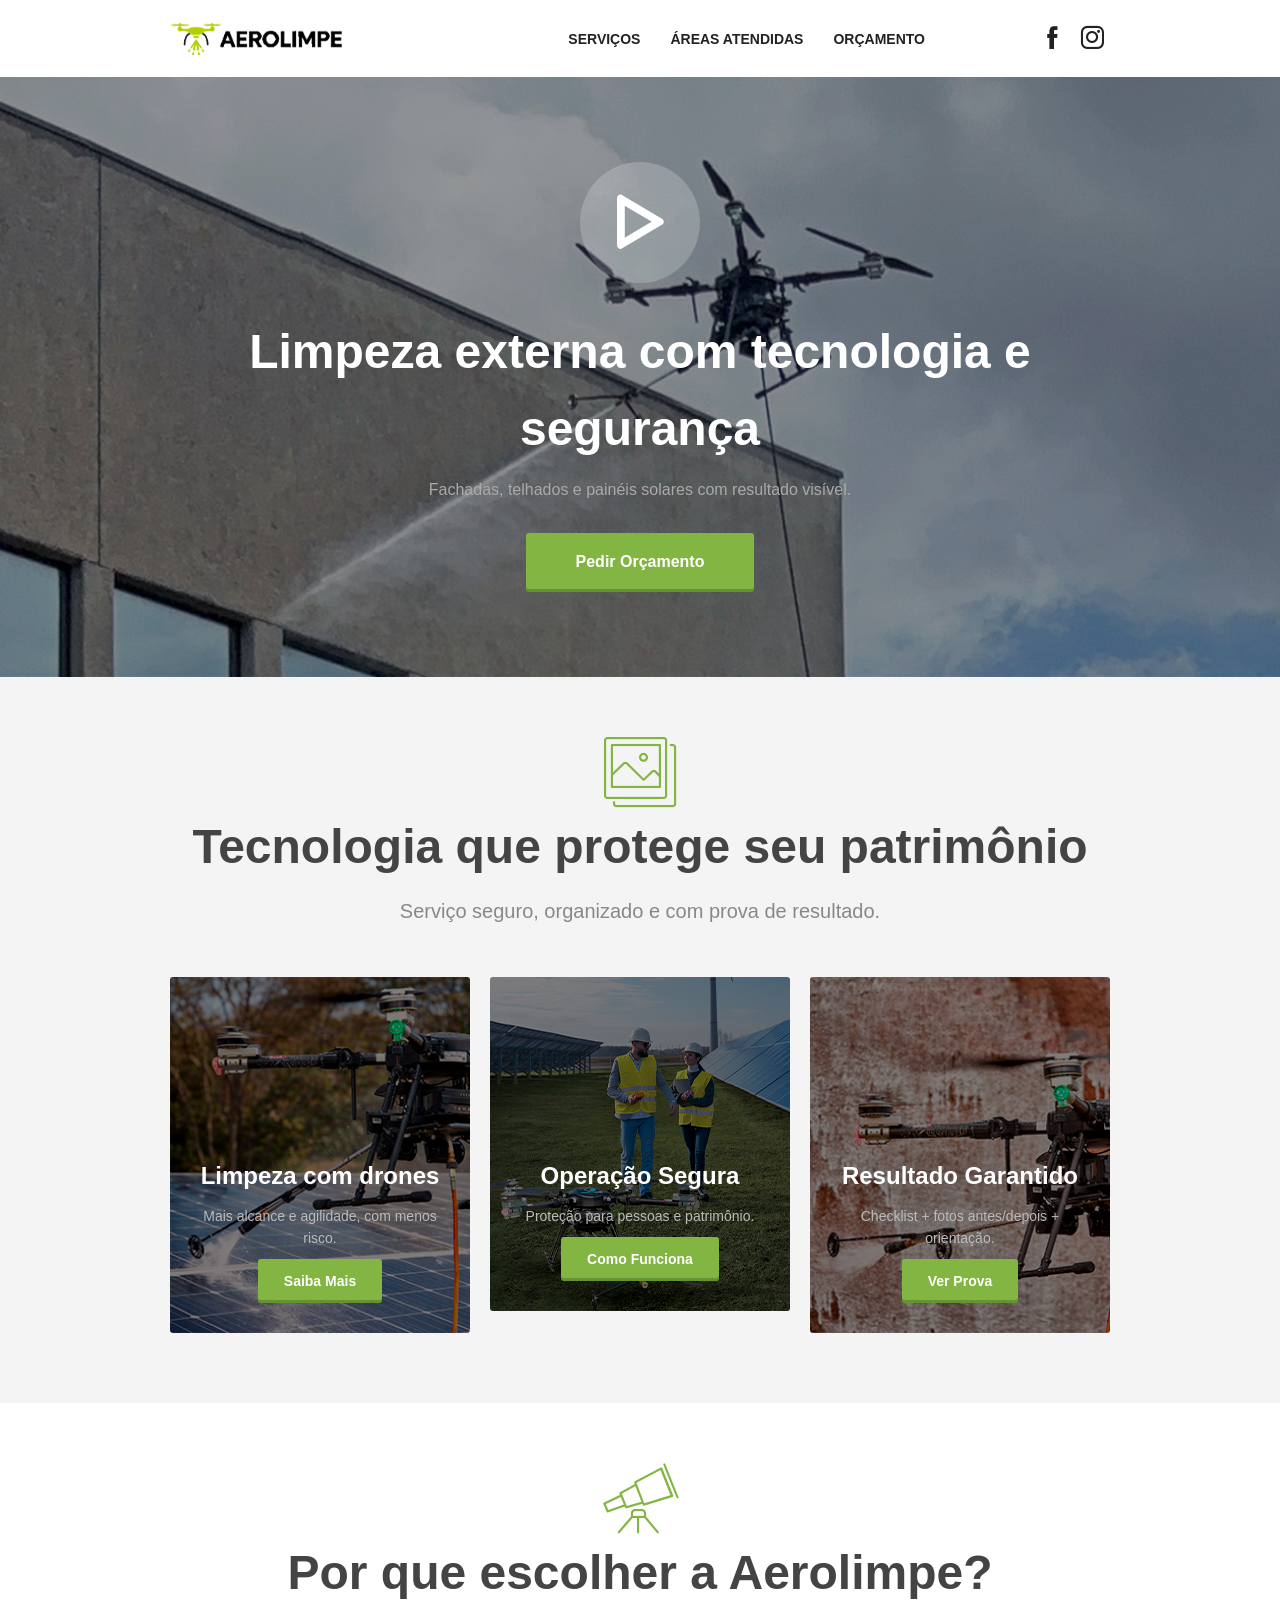
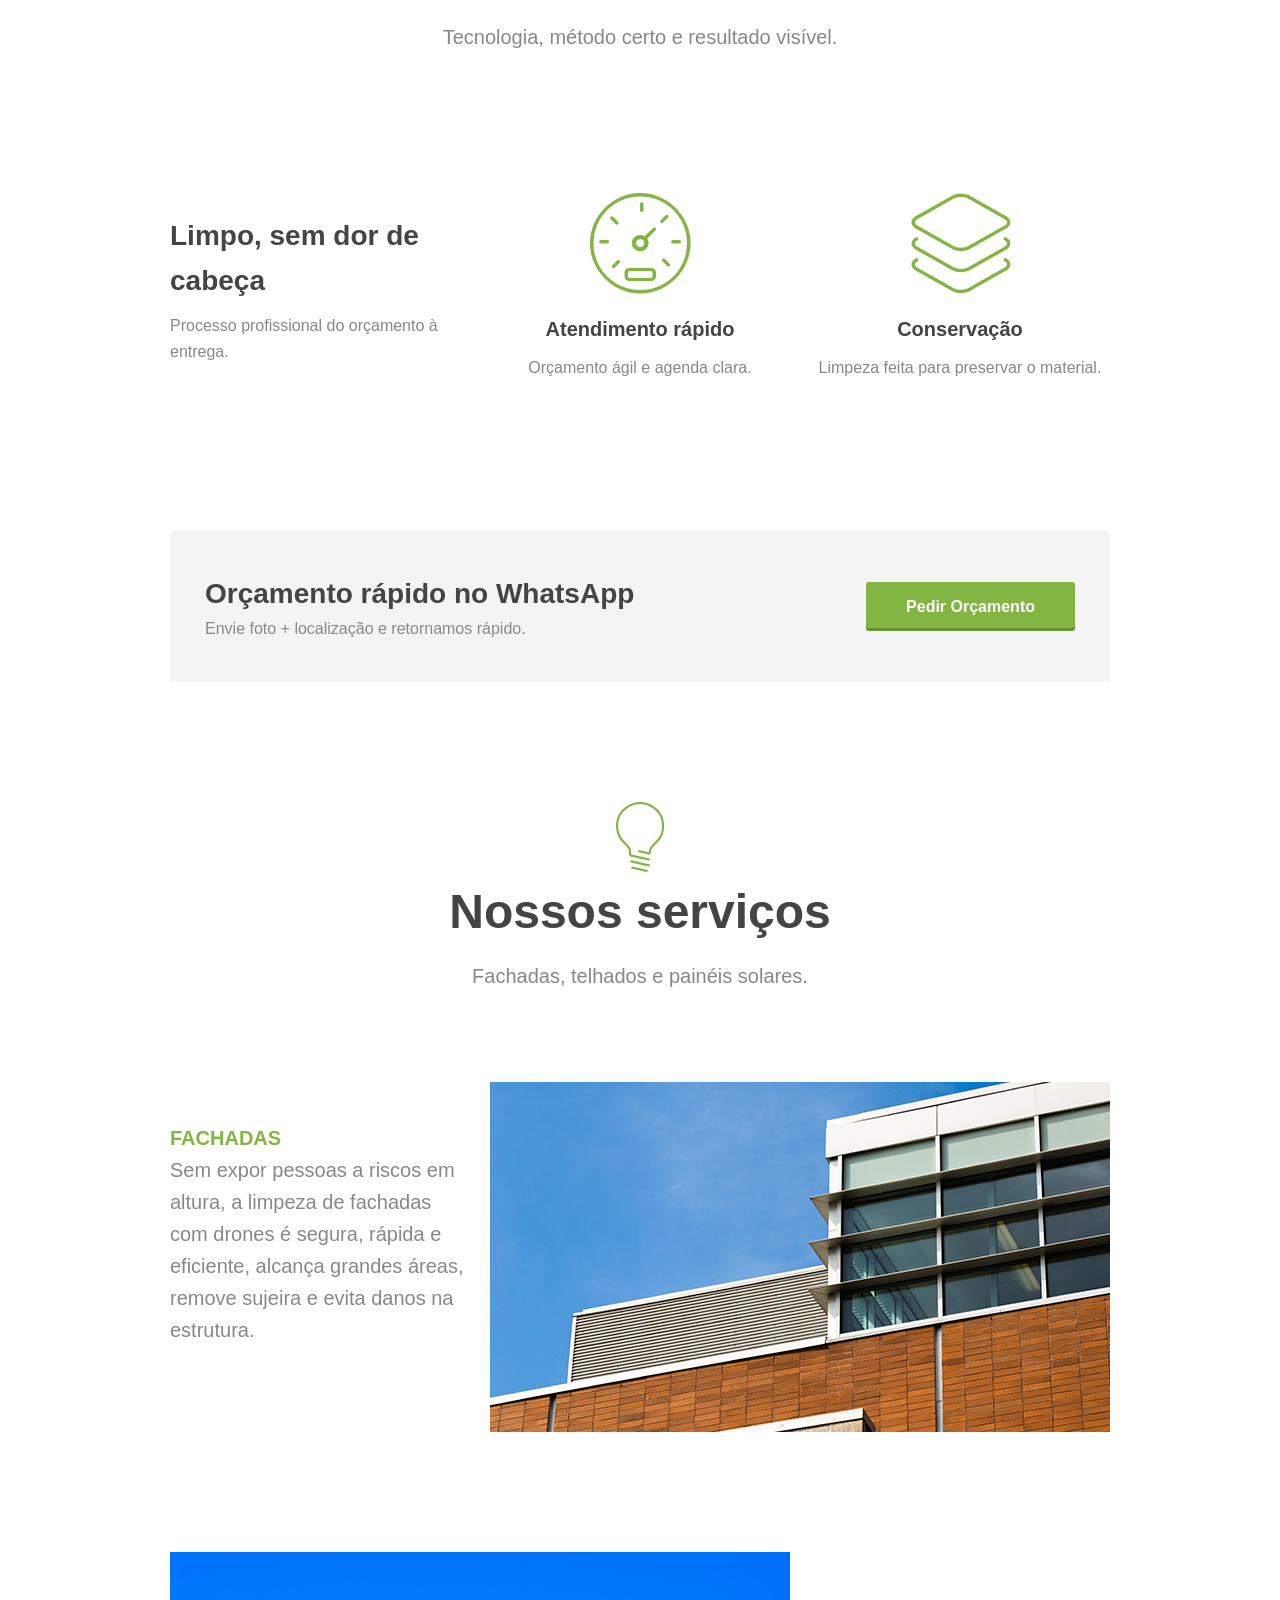
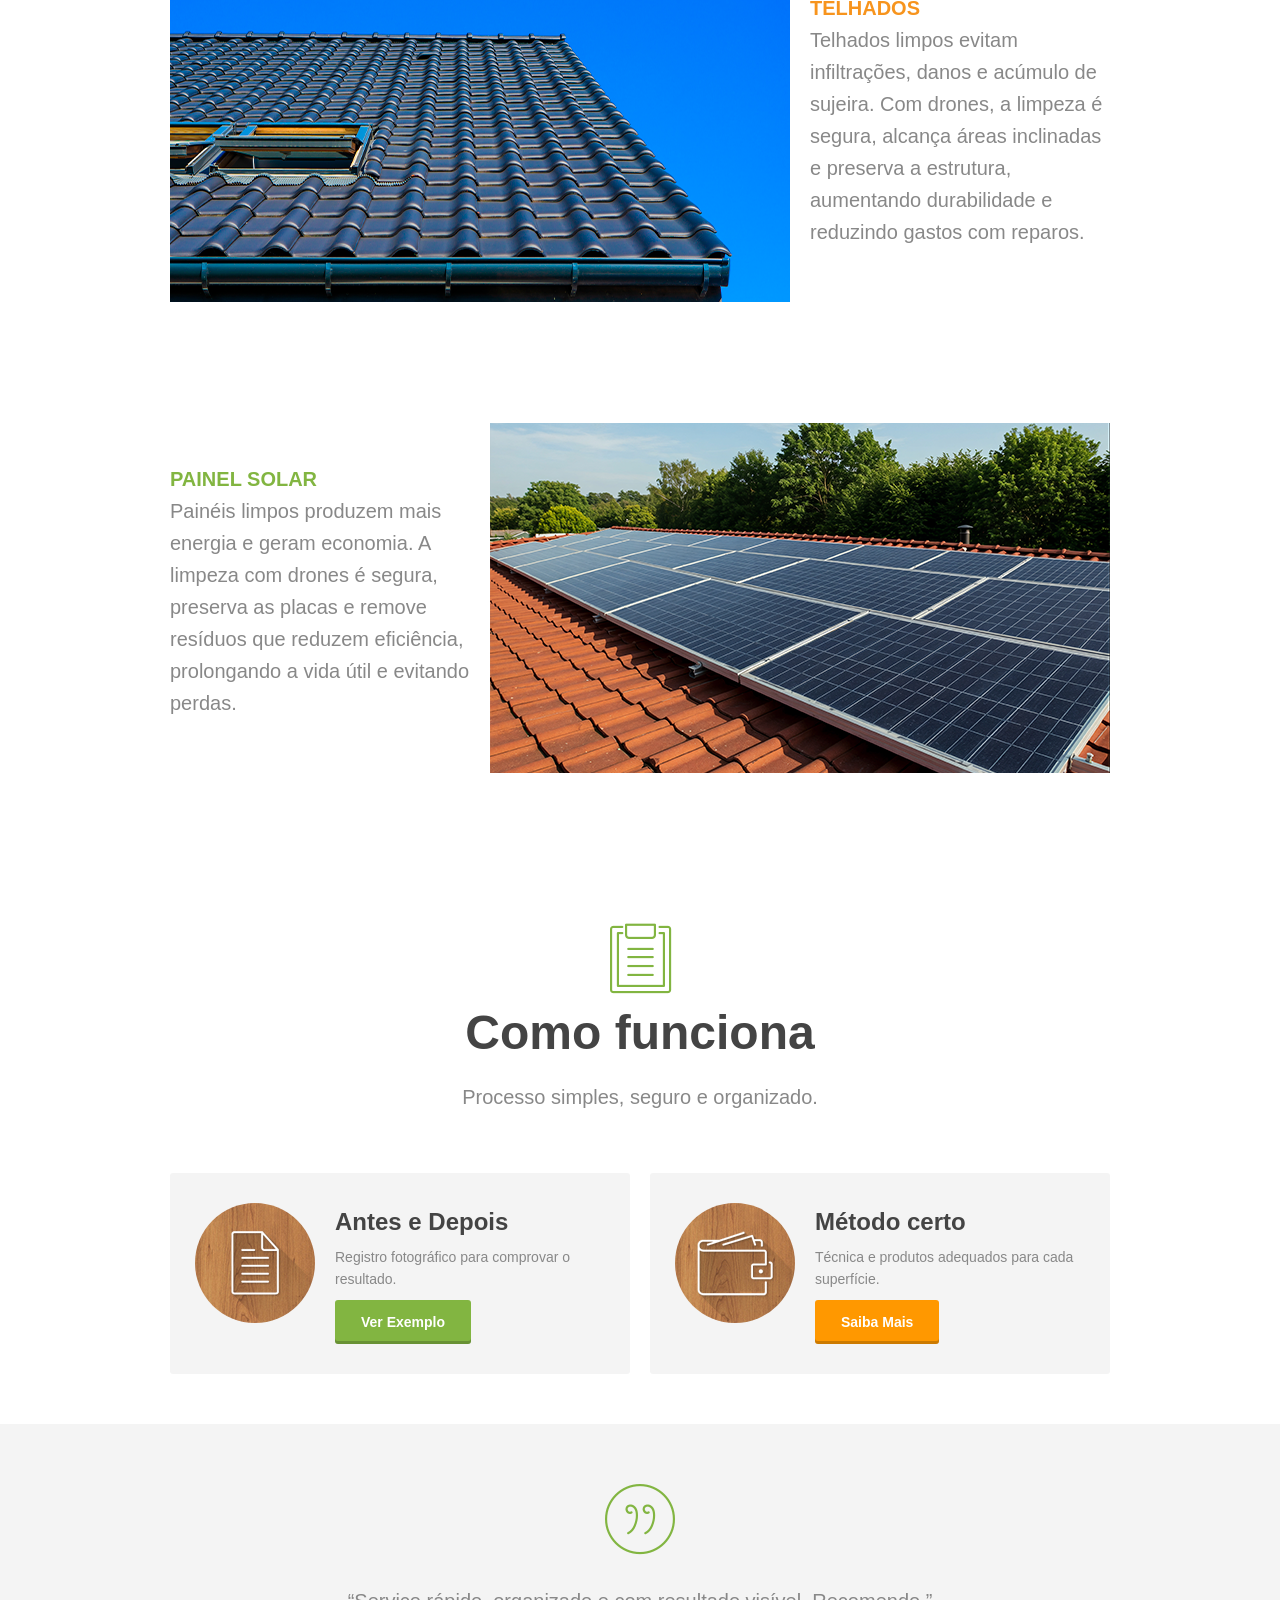
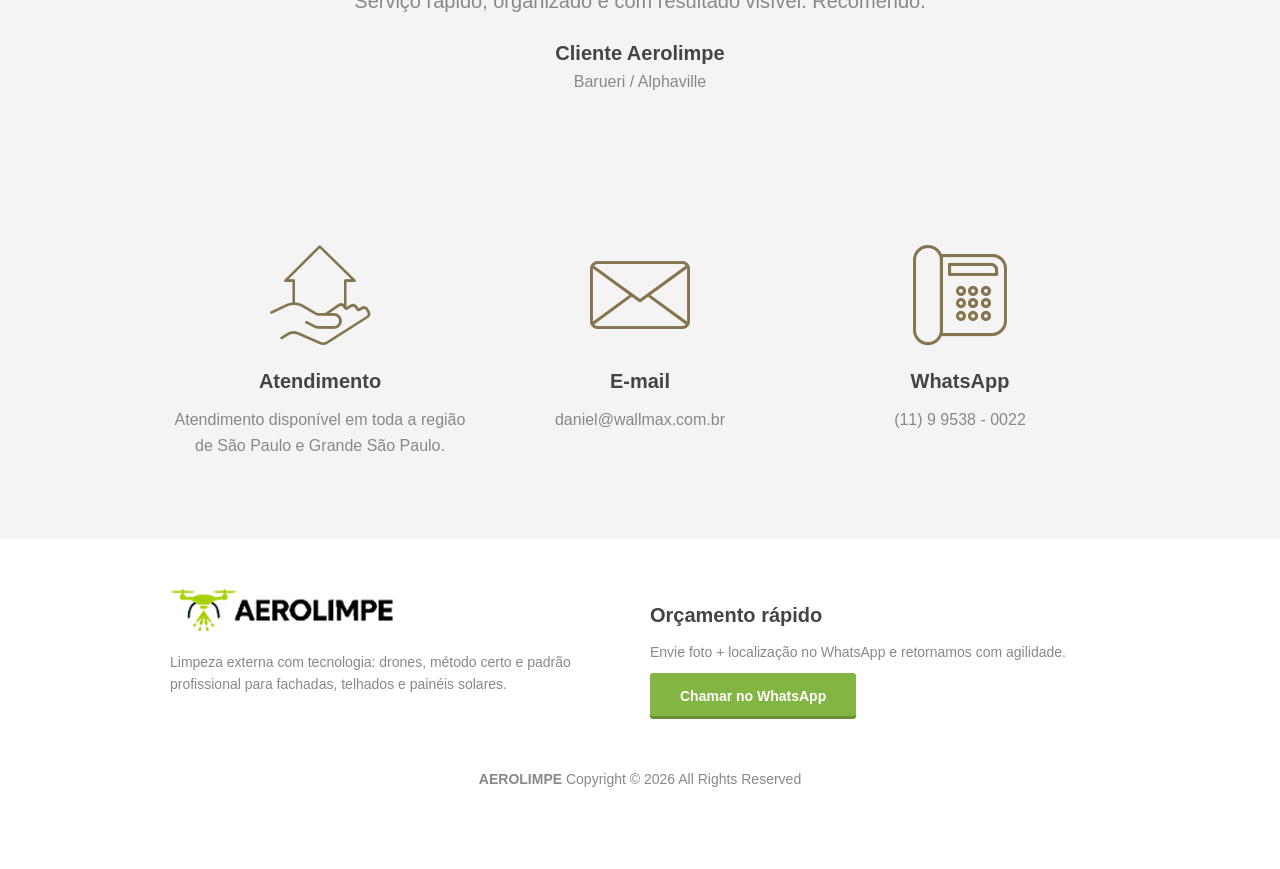
==== index_4.html @ 1455d691 "website upload" ====
<!DOCTYPE html>
<html lang="en">

<head>
	<meta http-equiv="Content-Type" content="text/html; charset=utf-8">
	<meta name="viewport" content="width=device-width, initial-scale=1.0">

	<!-- CSS dependencies -->
	<link rel="stylesheet" type="text/css" href="css/bootstrap.css" />
	<link rel="stylesheet" type="text/css" href="css/font-awesome.min.css" />
	<link rel="stylesheet" type="text/css" href="css/main.css" />
	<link rel="stylesheet" type="text/css" href="css/font-style.css" />
	<title>AEROLIMPE</title>
</head>

<body>

	<div class="pix_section pix_nav_menu pix_scroll_header normal pix-padding-v-10" data-scroll-bg="#fff">
		<div class="container">
			<div class="row">
				<div class="col-md-10 col-xs-12 pix-inner-col col-sm-10 column ui-droppable">
					<div class="pix-content">
						<nav class="navbar navbar-default pix-no-margin-bottom pix-navbar-default">
							<div class="container-fluid">
								<div class="navbar-header">
									<button type="button" class="navbar-toggle collapsed" data-toggle="collapse"
										data-target="#pix-navbar-collapse" aria-expanded="false">
										<span class="sr-only">Toggle navigation</span>
										<span class="icon-bar"></span>
										<span class="icon-bar"></span>
										<span class="icon-bar"></span>
									</button>
									<a class="navbar-brand logo-img logo-img-a pix-adjust-height" href="#"><img
											src="images/startup/logo.png" alt=""
											class="img-responsive pix-logo-img"></a>
								</div>
								<div class="collapse navbar-collapse" id="pix-navbar-collapse">
									<ul class="nav navbar-nav navbar-right media-middle pix-header-nav pix-adjust-height"
										id="pix-header-nav">
										<li class="dropdown"><a href="#" class="pix-dark-black">SERVIÇOS</a>
										</li>
										<li class="dropdown">
											<a href="#" class="dropdown-toggle pix-dark-black" data-toggle="dropdown">
												ÁREAS ATENDIDAS
											</a>
											<ul class="dropdown-menu dropdown-menu-left">
												<li><a href="#" class="null" data-toggle="null">Alphaville</a>
												</li>
												<li><a href="#" class="null" data-toggle="null">Tamboré</a>
												</li>
												<li><a href="#" class="null" data-toggle="null">Barueri</a>
												</li>
											</ul>
										</li>
										<li class="dropdown"><a href="#" class="pix-dark-black">ORÇAMENTO</a></li>
									</ul>
								</div>
							</div>
						</nav>
					</div>
				</div>
				<div class="col-md-2 col-xs-12 pix-inner-col col-sm-2">
					<div class="pix-content pix-adjust-height text-right">

						<div class="pix-header-item">
							<a href="#" class="small-social">
								<i class="pixicon-facebook3 big-icon-50 pix-dark-black"></i>
							</a>
							<a href="#" class="small-social">
								<i class="pixicon-instagram4 big-icon-50 pix-dark-black"></i>
							</a>
						</div>
					</div>
				</div>
			</div>
		</div>
	</div>

	<div class="pix_section pix-padding-v-85 pix-agency-1">
		<div class="container">
			<div class="row">
				<div class="col-md-12 col-xs-12 col-sm-12 column ui-droppable">
					<div class="pix-content text-center">
						<div class="pix-margin-bottom-30">
							<a href="#" class="pix-circle-btn-3">
								<i class="pixicon-play4 big-icon pix-white"></i>
							</a>
						</div>
						<h1 class="pix-white text-center pix-no-margin-top">
							<span class="pix_edit_text"><strong>Limpeza externa com tecnologia e
									segurança</strong></span>
						</h1>
						<p class="pix-light-gray text-center pix-margin-bottom-30 big-text">
							<span class="pix_edit_text">Fachadas, telhados e painéis solares com resultado
								visível.</span>
						</p>
						<a href="#" class="btn green-bg pix-white btn-xl wide btn-flat">
							<span class="pix_edit_text">
								<strong>Pedir Orçamento</strong>
							</span>
						</a>
					</div>
				</div>
			</div>
		</div>
	</div>

	<div class="pix_section gray-bg pix-padding">
		<div class="container">
			<div class="row">
				<div class="col-md-12 col-xs-12">
					<div class="pix-content text-center pix-padding-bottom-30">
						<i class="pixicon-pictures big-icon pix-green"></i>
						<h1 class="pix-black-gray-dark text-center pix-no-margin-top">
							<span class="pix_edit_text"><strong>Tecnologia que protege seu patrimônio</strong></span>
						</h1>
						<h5 class="pix-black-gray-light text-center">
							<span class="pix_edit_text">Serviço seguro, organizado e com prova de resultado.</span>
						</h5>
					</div>
				</div>
				<div class="col-md-4 col-xs-12">
					<div
						class="pix-content text-center agency-feature-1 agency-feature pix-margin-v-10 pix-padding-h-20">
						<h4 class="pix-white">
							<span class="pix_edit_text"><strong>Limpeza com drones</strong></span>
						</h4>
						<p class="pix-slight-white text-center pix-margin-bottom-10">
							<span class="pix_edit_text">Mais alcance e agilidade, com menos risco.</span>
						</p>
						<a href="#" class="btn green-bg pix-white btn-md btn-flat">
							<span class="pix_edit_text">
								<strong>Saiba Mais</strong>
							</span>
						</a>
					</div>
				</div>
				<div class="col-md-4 col-xs-12">
					<div
						class="pix-content text-center agency-feature-2 agency-feature pix-margin-v-10 pix-padding-h-20">
						<h4 class="pix-white">
							<span class="pix_edit_text"><strong>Operação Segura</strong></span>
						</h4>
						<p class="pix-slight-white text-center pix-margin-bottom-10">
							<span class="pix_edit_text">Proteção para pessoas e patrimônio.</span>
						</p>
						<a href="#" class="btn green-bg pix-white btn-md  btn-flat">
							<span class="pix_edit_text">
								<strong>Como Funciona</strong>
							</span>
						</a>
					</div>
				</div>
				<div class="col-md-4 col-xs-12">
					<div
						class="pix-content text-center agency-feature-3 agency-feature pix-margin-v-10 pix-padding-h-20">
						<h4 class="pix-white">
							<span class="pix_edit_text"><strong>Resultado Garantido</strong></span>
						</h4>
						
						<p class="pix-slight-white text-center pix-margin-bottom-10">
							<span class="pix_edit_text">Checklist + fotos antes/depois + orientação.</span>
						</p>
						<a href="#" class="btn green-bg pix-white btn-md  btn-flat">
							<span class="pix_edit_text">
								<strong>Ver Prova</strong>
							</span>
						</a>
					</div>
				</div>
			</div>
		</div>
	</div>

	<div class="pix_section pix-padding">
		<div class="container">
			<div class="row">
				<div class="col-md-12 col-xs-12">
					<div class="pix-content text-center">
						<i class="pixicon-telescope big-icon pix-green"></i>
						<h1 class="pix-black-gray-dark text-center pix-no-margin-top">
							<span class="pix_edit_text"><strong>Por que escolher a Aerolimpe?</strong></span>
						</h1>
						<h5 class="pix-black-gray-light text-center">
							<span class="pix_edit_text">Tecnologia, método certo e resultado visível.</span>
						</h5>
					</div>
				</div>
			</div>
		</div>
	</div>

	<div class="pix_section pix-padding-v-50">
		<div class="container">
			<div class="row">
				<div class="col-md-4 col-xs-12">
					<div class="pix-content pix-padding-v-10 pix-margin-v-10 ">
						<h3 class="pix-black-gray-dark">
							<span class="pix_edit_text"><strong>Limpo, sem dor de cabeça</strong></span>
						</h3>
						<p class="pix-black-gray-light pix-margin-bottom-20 big-text">
							<span class="pix_edit_text">Processo profissional do orçamento à entrega.</span>
						</p>
					</div>
				</div>
				<div class="col-md-4 col-xs-12">
					<div class="pix-content text-center pix-padding-v-10 pix-margin-v-10">
						<div class="pix-margin-bottom-20">
							<i class="pixicon-speedometer big-icon-100 pix-green big-icon-100"></i>
						</div>
						<h5 class="pix-black-gray-dark secondary-font">
							<span class="pix_edit_text"><strong>Atendimento rápido</strong></span>
						</h5>
						<p class="pix-black-gray-light text-center pix-margin-bottom-20 big-text">
							<span class="pix_edit_text">Orçamento ágil e agenda clara.</span>
						</p>
					</div>
				</div>
				<div class="col-md-4 col-xs-12">
					<div class="pix-content text-center pix-padding-v-10 pix-margin-v-10">
						<div class="pix-margin-bottom-20">
							<i class="pixicon-layers big-icon-100 pix-green big-icon-100"></i>
						</div>
						<h5 class="pix-black-gray-dark secondary-font">
							<span class="pix_edit_text"><strong>Conservação</strong></span>
						</h5>
						<p class="pix-black-gray-light text-center pix-margin-bottom-20 big-text">
							<span class="pix_edit_text">Limpeza feita para preservar o material.</span>
						</p>
					</div>
				</div>
			</div>
		</div>
	</div>

	<div class="pix_section pix-padding">
		<div class="container">
			<div class="row">
				<div class="col-md-12 col-xs-12">
					<div class="pix-content gray-bg pix-radius-3 pix-padding-v-40 pix-padding-h-30">
						<div class="media">
							<div class="media-body media-middle media-box-area">
								<div class="pix-inner">
									<h3 class="pix-black-gray-dark pix-no-margin-top pix-no-margin-bottom">
										<span class="pix_edit_text"><strong>Orçamento rápido no WhatsApp</strong></span>
									</h3>
									<p class="pix-black-gray-light big-text pix-no-margin-top pix-no-margin-bottom">
										<span class="pix_edit_text">Envie foto + localização e retornamos rápido.</span>
									</p>
								</div>
							</div>
							<div class="media-right media-middle text-center media-box-area">
								<div class="pix-inner">
									<a href="#" class="btn green-bg pix-white btn-lg wide btn-flat">
										<span class="pix_edit_text">
											<strong>Pedir Orçamento</strong>
										</span>
									</a>
								</div>
							</div>
						</div>

					</div>
				</div>
			</div>
		</div>
	</div>

	<div class="pix_section pix-padding">
		<div class="container">
			<div class="row">
				<div class="col-md-12 col-xs-12">
					<div class="pix-content text-center pix-padding-bottom-80">
						<i class="pixicon-lightbulb big-icon pix-green"></i>
						<h1 class="pix-black-gray-dark text-center pix-no-margin-top">
							<span class="pix_edit_text"><strong>Nossos serviços</strong></span>
						</h1>
						<h5 class="pix-black-gray-light text-center">
							<span class="pix_edit_text">Fachadas, telhados e painéis solares.</span>
						</h5>
					</div>
				</div>
				<div class="col-md-4 col-xs-12">
					<div class="pix-content pix-padding-top-30">
						<h5 class="pix-green pix-no-margin-bottom">
							<span class="pix_edit_text"><strong>FACHADAS</strong></span>
						</h5>

						<p class="pix-black-gray-light big-text-20 pix-margin-bottom-20">
							<span class="pix_edit_text">
								Sem expor pessoas a riscos em altura, a limpeza de fachadas com drones é segura,
								rápida e eficiente, alcança grandes áreas, remove sujeira e evita danos na estrutura.
							</span>
						</p>
					</div>
				</div>
				<div class="col-md-8 col-xs-12 text-center">
					<img src="images/agency/Fachada.png" alt="" class="img-responsive">
				</div>
			</div>
		</div>
	</div>

	<div class="pix_section pix-padding">
		<div class="container">
			<div class="row">
				<div class="col-md-8 col-xs-12 text-center">
					<img src="images/agency/telhado.png" alt="" class="img-responsive">
				</div>
				<div class="col-md-4 col-xs-12">
					<div class="pix-content pix-padding-top-30">
						<h5 class="pix-orange pix-no-margin-bottom">
							<span class="pix_edit_text"><strong>TELHADOS</strong></span>
						</h5>

						<p class="pix-black-gray-light big-text-20 pix-margin-bottom-20">
							<span class="pix_edit_text">
								Telhados limpos evitam infiltrações, danos e acúmulo de sujeira.
								Com drones, a limpeza é segura, alcança áreas inclinadas e preserva a estrutura,
								aumentando durabilidade e reduzindo gastos com reparos.
							</span>
						</p>
					</div>
				</div>
			</div>
		</div>
	</div>

	<div class="pix_section pix-padding">
		<div class="container">
			<div class="row">
				<div class="col-md-12 col-xs-12">
				</div>
				<div class="col-md-4 col-xs-12">
					<div class="pix-content pix-padding-top-30">
						<h5 class="pix-green pix-no-margin-bottom">
							<span class="pix_edit_text"><strong>PAINEL SOLAR</strong></span>
						</h5>
						
						<p class="pix-black-gray-light big-text-20 pix-margin-bottom-20">
							<span class="pix_edit_text">
								Painéis limpos produzem mais energia e geram economia.
								A limpeza com drones é segura, preserva as placas e remove resíduos que reduzem eficiência,
								prolongando a vida útil e evitando perdas.
						</p>
					</div>
				</div>
				<div class="col-md-8 col-xs-12 text-center">
					<img src="images/agency/Painel-Solar.png" alt="" class="img-responsive">
				</div>
			</div>
		</div>
	</div>

	<div class="pix_section pix-padding-v-30">
		<div class="container">
			<div class="row">
				<div class="col-md-12 col-xs-12">
					<div class="pix-content text-center pix-padding-top-60 pix-padding-bottom-30">
						<i class="pixicon-clipboard big-icon pix-green"></i>
						<h1 class="pix-black-gray-dark text-center pix-no-margin-top">
							<span class="pix_edit_text"><strong>Como funciona</strong></span>
						</h1>
						<h5 class="pix-black-gray-light text-center">
							<span class="pix_edit_text">Processo simples, seguro e organizado.</span>
						</h5>
					</div>
				</div>
				<div class="col-md-6 col-xs-12">
					<div class="pix-content gray-bg pix-radius-3 pix-padding-v-30 pix-padding-h-20 pix-margin-v-20">
						<div class="media">
							<div class="media-left media-box-area">
								<div class="pix-inner">
									<div class="pix-round-shape-120">
										<img src="images/agency/circle-image-1.jpg" alt="">
									</div>
								</div>
							</div>
							<div class="media-body media-box-area">
								<div class="pix-inner">
									<h4 class="media-heading pix-black-gray-dark">
										<span class="pix_edit_text">
											<strong>Antes e Depois</strong>
										</span>
									</h4>
									<p class="pix-black-gray-light pix-no-margin-top ">
										<span class="pix_edit_text">Registro fotográfico para comprovar o
											resultado.</span>
									</p>
									<a href="#" class="btn green-bg pix-white btn-md  btn-flat">
										<span class="pix_edit_text">
											<strong>Ver Exemplo</strong>
										</span>
									</a>
								</div>
							</div>
						</div>
					</div>
				</div>
				<div class="col-md-6 col-xs-12">
					<div class="pix-content gray-bg pix-radius-3 pix-padding-v-30 pix-padding-h-20 pix-margin-v-20">
						<div class="media">
							<div class="media-left media-box-area">
								<div class="pix-inner">
									<div class="pix-round-shape-120">
										<img src="images/agency/circle-image-2.jpg" alt="">
									</div>
								</div>
							</div>
							<div class="media-body media-box-area">
								<div class="pix-inner">
									<h4 class="media-heading pix-black-gray-dark">
										<span class="pix_edit_text">
											<strong>Método certo</strong>
										</span>
									</h4>
									<p class="pix-black-gray-light pix-no-margin-top ">
										<span class="pix_edit_text">Técnica e produtos adequados para cada
											superfície.</span>
									</p>
									<a href="#" class="btn orange-bg pix-white btn-md  btn-flat">
										<span class="pix_edit_text">
											<strong>Saiba Mais</strong>
										</span>
									</a>
								</div>
							</div>
						</div>
					</div>
				</div>
			</div>
		</div>
	</div>

	<div class="pix_section gray-bg pix-padding">
		<div class="container">
			<div class="row">
				<div class="col-md-12 col-xs-12">
					<div class="pix-content text-center">
						<i class="pixicon-quote big-icon pix-green"></i>
						<p class="pix-black-gray-light pix-margin-top-30 big-text-20 pix-margin-bottom-20">
							<span class="pix_edit_text">“Serviço rápido, organizado e com resultado visível.
								Recomendo.”</span>
						</p>
						<h5 class="pix-black-gray-dark text-center pix-no-margin-bottom">
							<span class="pix_edit_text"><strong>Cliente Aerolimpe</strong></span>
						</h5>
						<h6 class="pix-black-gray-light text-center pix-no-margin-top">
							<span class="pix_edit_text">Barueri / Alphaville</span>
						</h6>
					</div>
				</div>
			</div>
		</div>
	</div>


	<div class="pix_section gray-bg pix-padding">
		<div class="container">
			<div class="row">
				<div class="col-md-4 col-xs-12">
					<div class="pix-content text-center pix-margin-v-20">
						<span class="pix-margin-bottom-20">
							<i class="pixicon-hand260 big-icon-100 pix-brown"></i>
						</span>
						<h5 class="pix-black-gray-dark pix-margin-top-20"><span
								class="pix_edit_text"><strong>Atendimento</strong></span></h5>
						<p class="pix-black-gray-light big-text">
							<span class="pix_edit_text">
								Atendimento disponível em toda a região de São Paulo e Grande São Paulo.
							</span>
						</p>
					</div>
				</div>
				<div class="col-md-4 col-xs-12">
					<div class="pix-content text-center pix-margin-v-20">
						<span class="pix-margin-bottom-20">
							<i class="pixicon-letter121 big-icon-100 pix-brown"></i>
						</span>
						<h5 class="pix-black-gray-dark pix-margin-top-20"><span
								class="pix_edit_text"><strong>E-mail</strong></span></h5>
						<p class="pix-black-gray-light big-text">
							<span class="pix_edit_text">
								daniel@wallmax.com.br
							</span>
						</p>
					</div>
				</div>
				<div class="col-md-4 col-xs-12">
					<div class="pix-content text-center pix-margin-v-20">
						<span class="pix-margin-bottom-20">
							<i class="pixicon-telephone146 big-icon-100 pix-brown"></i>
						</span>
						<h5 class="pix-black-gray-dark pix-margin-top-20"><span
								class="pix_edit_text"><strong>WhatsApp</strong></span></h5>
						<p class="pix-black-gray-light big-text">
							<span class="pix_edit_text">
								(11) 9 9538 - 0022
							</span>
						</p>
					</div>
				</div>
			</div>
		</div>
	</div>

	<div class="pix_section pix-padding-v-50">
		<div class="container">
			<div class="row">
				<div class="col-md-6 col-xs-12">
					<div>
						<a class="" href="#"><img src="images/main/logo-big.png" alt="" class="img-responsive"></a>
					</div>
					<div class="clearfix"></div>
					<div class="pix-padding-v-20">
						<p class="pix-black-gray-light">
							<span class="pix_edit_text">
								Limpeza externa com tecnologia: drones, método certo e padrão profissional para
								fachadas, telhados e painéis solares.
							</span>
						</p>
					</div>
				</div>
				<div class="col-md-6 col-xs-12">
					<h5 class="pix-black-gray-dark"><span class="pix_edit_text"><strong>Orçamento rápido</strong></span>
					</h5>
					<p class="pix-black-gray-light">
						<span class="pix_edit_text">
							Envie foto + localização no WhatsApp e retornamos com agilidade.
						</span>
					</p>
					<div class="pix-padding-bottom-20">
						<a href="#" class="btn green-bg btn-flat btn-lg pix-white small-text"><span
								class="pix_edit_text"><strong>Chamar no WhatsApp</strong></span></a>
					</div>
				</div>
				<div class="col-md-12 col-xs-12">
					<div class="pix-padding-v-30 text-center">
						<span class="pix-black-gray-light"><span class="pix_edit_text"><strong>AEROLIMPE</strong>
								Copyright © 2026 All Rights Reserved</span></span>
					</div>
				</div>
			</div>
		</div>
	</div>

	<!-- Javascript -->
	<script src="js/jquery-1.11.2.js"></script>
	<script src="js/jquery-ui.js"></script>
	<script src="js/bootstrap.js"></script>
	<script src="js/velocity.min.js"></script>
	<script src="js/velocity.ui.min.js"></script>
	<script src="js/scroll.js" type="text/javascript"></script>
	<script src="js/custom.js"></script>
</body>

</html>
---- css/main.css ----
/*
*   PixFort
*   MegaPack
*   20/10/2018
*   Firas ODEH
*/

/*@import url(https://fonts.googleapis.com/css?family=Open+Sans:400,700);*/
/*@import url(https://fonts.googleapis.com/css?family=Montserrat:400,700);*/

/* Base */

    body { font-family: 'Open Sans',sans-serif !important;
        /* Support for all WebKit browsers. */
        -webkit-font-smoothing: antialiased;
        /* Support for Safari and Chrome. */
        text-rendering: optimizeLegibility;

        /* Support for Firefox. */
        -moz-osx-font-smoothing: grayscale;

        /* Support for IE. */
        font-feature-settings: 'liga';
        -webkit-text-size-adjust: 100%;
    }

    .secondary-font { font-family: 'Montserrat', sans-serif; }
    a:hover, a:focus { text-decoration: none; }
    .pix-full-width { width:100%; }

    /* Typography */
    h1 { font-size: 48px;line-height: 77px; }
    h2 { font-size: 36px;line-height: 58px; }
    h3 { font-size: 28px;line-height: 45px; }
    h4 { font-size: 24px;line-height: 38px; }
    h5 { font-size: 20px;line-height: 32px; }
    h6 { font-size: 16px;line-height: 26px; }
    p { font-size: 14px;line-height: 22px; }

    .pix-inline-block { display: inline-block; }
    .big-text-60 { font-size: 60px;line-height: 86px; }
    .big-text-24 { font-size: 24px;line-height: 38px; }
    .big-text-20 { font-size: 20px;line-height: 32px; }
    .big-text { font-size: 16px;line-height: 26px; }
    .small-text { font-size: 14px; }
    .extra-small-text { font-size: 12px; }

    .pix-sm-lineheight { line-height: 58px; }
    .pix-xm-lineheight { line-height: 56px; }
    .pix-lineheight-24 { line-height: 24px; }
    .pix-lineheight-32 { line-height: 32px; }
    .pix-lineheight-36 { line-height: 36px !important; }


    .small-icon-25 { font-size: 25px;line-height: 25px }
    .small-icon-30 { font-size: 32px;line-height: 32px }
    .small-icon-36 { font-size: 36px;line-height: 36px }
    .small-icon-40 { font-size: 40px;line-height: 40px }
    .big-icon-50 { font-size: 50px;line-height: 50px; }
    .big-icon-55 { font-size: 55px; }
    .big-icon-65 { font-size: 65px;line-height: 65px; }
    .big-icon-60 { font-size: 60px;line-height: 60px; }
    .big-icon { font-size: 70px; }
    .big-icon-80 { font-size: 80px;line-height: 80px; }
    .big-icon-90 { font-size: 90px;line-height: 90px; }
    .big-icon-100 { font-size: 100px;line-height: 100px; }
    .big-icon-120 { font-size: 120px;line-height: 120px; }
    .big-icon-140 { font-size: 140px;line-height: 140px; }

    .pix-bold { font-weight: 700; }

    .pix-icon-big { font-size: 40px; }

    .big-line-height { line-height: 50px; }

    .pix-max-width-120 { max-width: 120px; }
    .pix-max-width-220 { max-width: 120px; }
    .pix-xxs-width-text { max-width: 270px;display: inline-block; }
    .pix-xs-width-text { max-width: 520px;display: inline-block; }
    .pix-small2-width-text { max-width: 580px;display: inline-block; }
    .pix-small-width-text { max-width: 700px;display: inline-block; }
    .pix-md-width-text { max-width: 750px;display: inline-block; }

    .pix-fixed-width { max-width: 100%;width: 700px; }
    .pix-fixed-width-580 { max-width: 100%;width: 580px; }
    .pix-fixed-width-480 { max-width: 100%;width: 480px; }
    .pix-fixed-width-380 { max-width: 100%;width: 380px; }

    /*  Colors  */
    .light-black-bg { background: #222; }
    .gray-dark-bg { background: #444; }
    .gray-bg { background: #f4f4f4; }
    .gray-2-bg { background: #eee; }
    .gray-3-bg { background: #ddd; }
    .gray-4-bg { background: #aaa; }
    .gray-5-bg { background: #888; }
    .gray-6-bg { background: #666; }
    .white-bg { background: #fff;  }
    .orange-bg { background-color: #ff9800;}
    .blue-bg { background-color: #070707;}
    .purple-bg { background: #9000F0; }
    .green-blue-bg { background: #00a78e; }
    .green-yellow-bg { background: #d0e100; }
    .green-gray { background: #556d6a; }
    .brown-bg { background: #84754e; }
    .green-bg { background: #82b541; }
    .blue-neon-bg { background: #009cde }
    .blue-neon-2-bg { background: #aae6ff }
    .green-neon-bg { background: #74FF00 }
    .red-bg { background: #ea4335; }
    .rose-bg { background: #ff0f50; }
    .yellow-bg { background: #fdbd10; }
    .dark-green-bg { background: #237f52; }
    .navy-blue-bg { background: #363f48; }
    .navy-blue-2-bg { background: #818e9b; }
    .light-green-bg { background: #00c853; }
    .light-blue-bg { background: #f2f6fa; }
    .dark-yellow-bg { background: #FBB034; }
    .green-neon-bg { background: #04e08a; }
    .dark-blue-bg { background: #1274e7; }
    .dark-red-bg { background: #ff7243; }

    .pix-black { color: #000; }
    .pix-dark-black { color: #222; }
    .pix-light-black { color: #333; }
    .pix-black-gray-dark { color: #444; }
    .pix-black-gray { color: #666; }
    .pix-black-gray-light { color: #888; }

    .pix-white { color: #fff; }
    .pix-light-white { color: #ddd; }
    .pix-slight-white { color: #bbb; }
    .pix-gray { color: #999; }
    .pix-light-gray { color: #aaa; }

    .pix-orange {
    color: #f7941d;
}
    .pix-orange-2 { color: #ffdfb8; }
    .pix-blue { color: #59a3fc; }
    .pix-purple { color: #9000F0; }
    .pix-green-blue { color: #00a78e; }
    .pix-green-blue-2 { color: #71dece; }
    .pix-green-yellow { color: #d0e100; }
    .pix-green-yellow-2 { color: #939e04; }
    .pix-green-gray { color: #556d6a; }
    .pix-green-gray-2 { color: #96B3B0; }
    .pix-brown { color: #84754e; }
    .pix-brown-2 { color: #cbbc94; }
    .pix-green-neon { color: #74FF00 }
    .pix-green { color: #82b541; }
    .pix-green-2 { color: #bee38e; }
    .pix-green-light { color: #00c853; }
    .pix-green-light-2 { color: #9DFAC3; }
    .pix-blue-neon { color: #009cde; }
    .pix-blue-neon-2 { color: #aae6ff; }
    .pix-blue-light { color: #f2f6fa; }
    .pix-blue-light-2 { color: #889DB2; }
    .pix-red { color: #ea4335; }
    .pix-rose { color: #ff0f50; }
    .pix-yellow { color: #fdbd10; }
    .pix-yellow-2 { color: #b3870d; }
    .pix-yellow-dark { color: #FBB034; }
    .pix-yellow-dark-2 { color: #F9E1BB; }
    .pix-dark-green { color: #237f52; }
    .pix-dark-green-2 { color: #57cd93; }
    .pix-navy-blue { color: #363F48; }
    .pix-navy-blue-2 { color: #818e9b; }
    .pix-navy-blue-3 { color: #dde4ea; }
    .pix-green-neon { color: #00ffa8; }
    .pix-green-neon-2 { color: #119780; }
    .pix-dark-blue { color: #1274e7; }
    .pix-dark-blue-2 { color: #bdd9fa; }
    .pix-dark-red { color: #ff7243; }

    .pix-facebook-color { color: #3b5998; }
    .pix-google-plus-color { color: #dd4b39; }
    .pix-twitter-color { color: #1da1f2; }

    .pix-border-gray { border-color: #bbb; }
    .pix-border-green-neon { border-color: #74FF00 }

    .pix-black-transparent-15 { background: rgba(0,0,0,0.15); }
    .pix-black-transparent-20 { background: rgba(0,0,0,0.2); }
    .pix-black-transparent-30 { background: rgba(0,0,0,0.3); }
    .pix-black-transparent-40 { background: rgba(0,0,0,0.4); }
    .pix-black-transparent-50 { background: rgba(0,0,0,0.5); }

    /* line Buttons Color */
    .pix-white-line, .pix-white-line:hover, .pix-white-line:focus { border-color: #fff;color: #fff; }
    .pix-purple-line, .pix-purple-line:hover { border-color: #9000F0;color: #9000F0; }
    .pix-orange-line, .pix-orange-line:hover { border-color: #f7941d;color: #f7941d; }
    .pix-yellow-line, .pix-yellow-line:hover { border-color: #FDBD10;color: #FDBD10; }
    .pix-green-line, .pix-green-line:hover { border-color: #82B541;color: #82B541; }

    /* Padding */
    .pix-padding { padding: 60px 0; }
    .pix-padding-20 { padding: 20px; }
    .pix-padding-v-5 { padding-top: 5px;padding-bottom: 5px; }
    .pix-padding-v-9 { padding-top: 9px;padding-bottom: 9px; }
    .pix-padding-v-10 { padding-top: 10px;padding-bottom: 10px; }
    .pix-padding-v-20 { padding-top: 20px;padding-bottom: 20px; }
    .pix-padding-v-30 { padding-top: 30px;padding-bottom: 30px; }
    .pix-padding-v-35 { padding-top: 35px;padding-bottom: 35px; }
    .pix-padding-v-40 { padding-top: 40px;padding-bottom: 40px; }
    .pix-padding-v-50 { padding-top: 50px;padding-bottom: 50px; }
    .pix-padding-v-65 { padding-top: 65px;padding-bottom: 65px; }
    .pix-padding-v-75 { padding-top: 75px;padding-bottom: 75px; }
    .pix-padding-v-85 { padding-top: 85px;padding-bottom: 85px; }
    .pix-padding-v-100 { padding-top: 100px;padding-bottom: 100px; }
    .pix-padding-v-120 { padding-top: 120px;padding-bottom: 120px; }
    .pix-padding-v-130 { padding-top: 130px;padding-bottom: 130px; }
    .pix-padding-v-150 { padding-top: 150px;padding-bottom: 150px; }
    .pix-padding-v-200 { padding-top: 200px;padding-bottom: 200px; }
    .pix-padding-h-5 { padding-left: 5px;padding-right: 5px; }
    .pix-padding-h-10 { padding-left: 10px;padding-right: 10px; }
    .pix-padding-h-20 { padding-left: 20px;padding-right: 20px; }
    .pix-padding-h-30 { padding-left: 30px;padding-right: 30px; }
    .pix-padding-h-90 { padding-left: 90px;padding-right: 90px; }
    .pix-padding-top-10 { padding-top: 10px; }
    .pix-padding-top-15 { padding-top: 15px; }
    .pix-padding-top-20 { padding-top: 20px; }
    .pix-padding-top-30 { padding-top: 30px; }
    .pix-padding-top-40 { padding-top: 40px; }
    .pix-padding-top-50 { padding-top: 50px; }
    .pix-padding-top-60 { padding-top: 60px; }
    .pix-padding-top-80 { padding-top: 80px; }
    .pix-padding-top-100 { padding-top: 100px; }
    .pix-padding-top-120 { padding-top: 120px; }
    .pix-padding-top-150 { padding-top: 150px; }
    .pix-padding-bottom-10 { padding-bottom: 10px; }
    .pix-padding-bottom-15 { padding-bottom: 15px; }
    .pix-padding-bottom-20 { padding-bottom: 20px; }
    .pix-padding-bottom-25 { padding-bottom: 25px; }
    .pix-padding-bottom-30 { padding-bottom: 30px; }
    .pix-padding-bottom-40 { padding-bottom: 40px; }
    .pix-padding-bottom-60 { padding-bottom: 60px; }
    .pix-padding-bottom-80 { padding-bottom: 80px; }
    .pix-padding-right-20 { padding-right: 20px; }
    .pix-padding-left-10 { padding-left: 10px; }
    .pix-padding-left-5 { padding-left: 5px; }
    .pix-no-h-padding { padding-left: 0px;padding-right: 0px; }

    .pix-no-padding { padding: 0px; }

    /* Margin */
    .pix-margin-v-10 { margin: 10px 0; }
    .pix-margin-v-20 { margin: 20px 0; }
    .pix-margin-v-30 { margin: 30px 0; }
    .pix-margin-v-40 { margin-top: 40px;margin-bottom: 40px; }
    .pix-margin-v-50 { margin: 50px 0; }
    .pix-margin-v-80 { margin: 80px 0; }
    .pix-margin-v-90 { margin: 90px 0; }
    .pix-margin-v-100 { margin: 100px 0; }
    .pix-margin-h-10 { margin-left: 10px;margin-right: 10px; }
    .pix-margin-h-20 { margin-left: 20px;margin-right: 20px; }
    .pix-margin-h-40 { margin-left: 40px;margin-right: 40px; }
    .pix-margin-top-5 { margin-top: 5px; }
    .pix-margin-top-10 { margin-top: 10px; }
    .pix-margin-top-20 { margin-top: 20px; }
    .pix-margin-top-30 { margin-top: 30px; }
    .pix-margin-top-40 { margin-top: 40px; }
    .pix-margin-top-50 { margin-top: 50px; }
    .pix-margin-top-60 { margin-top: 60px; }
    .pix-margin-top-80 { margin-top: 80px; }
    .pix-margin-top-100 { margin-top: 100px; }
    .pix-margin-bottom-10 { margin-bottom: 10px; }
    .pix-margin-bottom-15 { margin-bottom: 15px; }
    .pix-margin-bottom-20 { margin-bottom: 20px; }
    .pix-margin-bottom-22 { margin-bottom: 22px; }
    .pix-margin-bottom-30 { margin-bottom: 30px; }
    .pix-margin-bottom-50 { margin-bottom: 50px; }

    .pix-margin-right-5 { margin-right: 5px; }
    .pix-margin-right-10 { margin-right: 10px; }
    .pix-margin-right-20 { margin-right: 20px; }

    .pix-no-margin { margin: 0px; }
    .pix-no-margin-top { margin-top: 0px; }
    .pix-no-margin-bottom { margin-bottom: 0px; }
    .pix-no-h-margin { margin-left: 0px;margin-right: 0px; }


    /* Negative margin */
    .pix-margin-fix-top { position: relative;top: -3px;}

    /*  shadow  */
    .pix-shadow-20 { box-shadow: 0 2px 4px 0px rgba(0,0,0,0.08); }

    /* Shapes */
    .pix-cirlce { border-radius: 100%;padding: 20px;display: inline-block;position: relative; }
    .pix-circle-img { border-radius: 100%; }
    .pix-cirlce-2 { border-radius: 100%;padding: 20px;display: inline-block;position: relative;border:2px solid #ddd;min-width: 90px;text-align: center; }
    .pix-cirlce-3 { border-radius: 100%;padding: 4px;display: inline-block;position: relative;border:2px solid #74FF00;min-width: 40px;text-align: center; }
    .pix-cirlce-3 i { position: relative;top: 2px; }
    .pix-cirlce-4 { border-radius: 100%;padding: 40px;display: inline-block;position: relative;border: 3px solid #eee;min-width: 40px;text-align: center;line-height: 0px;max-width: 100% !important;height: auto;min-height: 180px;min-width: 180px; }
    .pix-cirlce-4 i { position: relative;top: 8px; }
    .pix-cirlce-5 { border-radius: 100%;padding: 20px;display: inline-block;position: relative;min-width: 100px;text-align: center;line-height: 0;min-width: 100px;min-height: 100px; }
    .pix-cirlce-5 i { position: relative;top: 4px; }
    .pix-cirlce-6 { border-radius: 100%;padding: 20px;display: inline-block;position: relative;text-align: center;line-height: 0;min-width: 150px;min-height: 150px; }
    .pix-cirlce-6 i { position: relative;top: 20px; }
    .pix-cirlce-6 h1 { position: relative;top: -5px; }
    .pix-cirlce-7 { border-radius: 100%;padding: 20px;border: 2px solid #eee;display: inline-block;position: relative;text-align: center;line-height: 0;min-width: 120px;min-height: 120px; }
    .pix-cirlce-7 i { position: relative;top: 5px; }



    .pix-round-shape { width: 75px;height: 75px;border-radius: 50%;overflow: hidden;display: inline-block;text-align: center;position: relative;}
    .pix-round-shape img { position: absolute;height: 100%;width: auto;max-width: inherit;left: 50%;top: 50%;-webkit-transform: translateY(-50%) translateX(-50%);display: block; }
    .pix-round-shape-200 {position: relative;border-radius: 50%;width: 200px;height: 200px;display: inline-block;overflow: hidden;}
    .pix-round-shape-200 img {position: absolute;display: block;height: 100%;width: auto;max-width: inherit;left: 50%;top: 50%;-webkit-transform: translateY(-50%) translateX(-50%);}
    .pix-round-shape-180 {position: relative;border-radius: 50%;width: 180px;height: 180px;display: inline-block;overflow: hidden;}
    .pix-round-shape-180 img {position: absolute;display: block;height: 100%;width: auto;max-width: inherit;left: 50%;top: 50%;-webkit-transform: translateY(-50%) translateX(-50%);}
    .pix-round-shape-150 {position: relative;border-radius: 50%;width: 150px;height: 150px;display: inline-block;overflow: hidden;}
    .pix-round-shape-150 img {position: absolute;display: block;height: 100%;width: auto;max-width: inherit;left: 50%;top: 50%;-webkit-transform: translateY(-50%) translateX(-50%);}
    .pix-round-shape-140 {position: relative;border-radius: 50%;width: 140px;height: 140px;display: inline-block;overflow: hidden;}
    .pix-round-shape-140 img {position: absolute;display: block;height: 100%;width: auto;max-width: inherit;left: 50%;top: 50%;-webkit-transform: translateY(-50%) translateX(-50%);}
    .pix-round-shape-120 {position: relative;border-radius: 50%;width: 120px;height: 120px;display: inline-block;overflow: hidden;}
    .pix-round-shape-120 img {position: absolute;display: block;height: 100%;width: auto;max-width: inherit;left: 50%;top: 50%;-webkit-transform: translateY(-50%) translateX(-50%);}
    .pix-round-shape-80 {position: relative;border-radius: 50%;width: 80px;height: 80px;display: inline-block;overflow: hidden;}
    .pix-round-shape-80 img {position: absolute;display: block;height: 100%;width: auto;max-width: inherit;left: 50%;top: 50%;-webkit-transform: translateY(-50%) translateX(-50%);}
    .pix-round-shape-60 {position: relative;border-radius: 50%;width: 60px;height: 60px;display: inline-block;overflow: hidden;}
    .pix-round-shape-60 img {position: absolute;display: block;height: 100%;width: auto;max-width: inherit;left: 50%;top: 50%;-webkit-transform: translateY(-50%) translateX(-50%);}

    .pix-round-3 { border-radius: 50%;width: 50px;position: absolute;display: block; }

    .pix-cover-shape-300 {position: relative;width: 100%;height: 300px;display: inline-block;overflow: hidden;border-radius: 3px;}
    .pix-cover-shape-220 {position: relative;width: 100%;height: 220px;display: inline-block;overflow: hidden;}
    .pix-cover-shape-180 {position: relative;width: 100%;height: 180px;display: inline-block;overflow: hidden;border-radius: 3px;}
    .pix-cover-shape-180.no-radius {border-radius: 0px;}
    .pix-cover-shape-150 {position: relative;width: 100%;height: 150px;display: inline-block;overflow: hidden;border-radius: 3px;}

    .pix-cover-shape-300 img, .pix-cover-shape-180 img, .pix-cover-shape-150 img {position: absolute;display: block;min-height: 100%;width: auto;max-width: inherit;left: 50%;top: 50%;-webkit-transform: translateY(-50%) translateX(-50%);width: 100%;}
    .pix-cover-shape-220 img {position: absolute;display: block;min-height: 100%;width: auto;max-width: inherit;left: 50%;top: 50%;-webkit-transform: translateY(-50%) translateX(-50%);height: 100%;}

    .pix-media-img-220 img { max-width: 220px;position: relative;}
    .pix-media-shape-220 {width:100%;position: relative;display: inline-block;overflow: hidden;border-radius: 3px; }
    .pix-media-shape-220 img {height: auto;border-radius: 3px;max-width: 220px;width: auto;}

    .pix-shadow-down { box-shadow: 0 1px 0px 0px rgba(0,0,0,0.2); }

    .pix-bar { height: 5px;width: 80px;display: inline-block;position: relative; }
    /* Buttons */
    .btn { border-radius: 3px;padding: 8px 18px;border: 0px; }
    .btn.btn-xl { padding: 18px 44px;font-size: 16px; }
    .btn.pix-line.btn-xl { padding-top: 16px;padding-bottom: 16px; }
    .btn.btn-lg { padding: 14px 30px; }
    .btn.btn-md { padding: 12px 26px; }
    .btn.btn-sm { padding: 6px 14px; }
    .btn.btn-xs { padding: 2px 10px; }
    .btn:not(.pix-line):not(.btn-flat):not(.btn-link):hover { box-shadow: 0 0 3rem 3rem rgba(0,0,0,0.08) inset; }
    .btn.btn-flat:hover { box-shadow: 0 -3px 0px 0px rgba(0,0,0,0.3) inset, 0 0 3rem 3rem rgba(0,0,0,0.08) inset; }
    .btn.pix-line:hover { }
    .btn.pix-white:hover { color: #fff; }

    .btn.pix-line { border:3px solid; }
    .btn-round-lg, form.form-round-lg .form-control { border-radius: 30px; }
    .btn-round-xl { border-radius: 40px; }

    .btn-flat { box-shadow: 0 -3px 0px 0px rgba(0,0,0,0.2) inset; }


    .btn.wide { padding-left: 34px;padding-right: 34px; }
    .btn-lg.wide { padding-left: 40px;padding-right: 40px; }
    .btn-md.wide { padding-left: 46px;padding-right: 46px; }
    .btn-xl.wide { padding-left: 50px;padding-right: 50px; }
    .btn-xl.wide-2 { padding-left: 70px;padding-right: 70px; }

    .btn.btn-link:hover,
    .btn.btn-link:focus { text-decoration: none;background: rgba(0,0,0,0.02); }
    .pix-margin-links .btn.btn-link { margin-bottom: 10px; }


    .pix-circle-btn { background: rgba(0,0,0,0.12);display: inline-block;position: relative;padding: 25px;border-radius: 50%;min-width: 120px; }
    .pix-circle-btn:hover, .pix-circle-btn:focus { text-decoration: none; }


    .pix-circle-btn-2 { background: rgba(255,255,255,0.15);display: inline-block;position: relative;padding: 15px;border-radius: 50%;min-width: 60px;border: 5px solid #fff;text-align: center; }
    .pix-circle-btn-2 i { position: relative;top: 2px;left: 2px; }
    .pix-circle-btn-2:hover, .pix-circle-btn-2:focus { text-decoration: none;background: rgba(0,0,0,0.01); }

    .pix-circle-btn-3 { background: rgba(255,255,255,0.2);display: inline-block;position: relative;padding: 25px;border-radius: 50%;min-width: 120px; }
    .pix-circle-btn-3:hover, .pix-circle-btn-3:focus { text-decoration: none; }

    .pix-circle-btn-4 { background: rgba(255, 255, 255,0.15);display: inline-block;position: relative;padding: 25px;border-radius: 50%;min-width: 120px; }
    .pix-circle-btn-4:hover, .pix-circle-btn:focus { text-decoration: none; }

    .pix-link-icon { position: relative;display: inline-block; }
    .small-social i {  font-size: 26px;line-height: 26px;margin: 0 5px; }
    .medium-social i {  font-size: 36px;line-height: 36px;margin: 0 10px; }
    .pix-link-icon:hover, .pix-link-icon:focus, .small-social:hover, .small-social:focus, .medium-social:hover, .medium-social:focus { text-decoration: none;opacity: 0.7; }

    /*  featured boxes    */

    .pix_feature_std {
        border-radius: 3px;
        padding: 20px;
        margin-top: 20px;
        margin-bottom: 20px;
        border-top: thick solid  #00c853;
        border-width: 3px;
        box-shadow: 0px 2px 5px rgba(0, 0, 0, 0.05), 0px 1px 2px rgba(0, 0, 0, 0.05);
    }

    /*  top border colors   */

    .pix_blue_border { border-top: thick solid #1274e7; border-width: 3px; }
    .pix_green_neon_border { border-top: thick solid #00ffa8; border-width: 3px; }
    .pix_red_border { border-top: thick solid #f44336; border-width: 3px; }
    .pix_dark_grey_border { border-top: thick solid  #333; border-width: 3px; }
    .pix_gray_border { border-top: thick solid  #777; border-width: 3px; }
    .pix_light_grey_border { border-top: thick solid  #e4e4e4; border-width: 3px; }
    .pix_orange_border { border-top: thick solid  #ff9800 ; border-width: 3px; }
    .pix_yellow_border { border-top: thick solid  #ffeb3b  ; border-width: 3px; }
    .pix_light_grey_border { border-top: thick solid  #ccc; border-width: 3px; }



    /* Arrow Animation */
    @-webkit-keyframes new_icon {
        0% { top: 0px; }
        100% { top: 15px;  }
    }
    @-moz-keyframes new_icon {
        0% { top: 0px; }
        100% { top: 15px;  }
    }
    .pix-moving-btn {
        position: relative;
        animation: new_icon 1s linear 0s infinite alternate;
        -webkit-animation: new_icon 2s linear 0s infinite alternate;
    }

    /* Boxes */
    .pix-border-box { border: 2px solid #eee;border-radius: 10px; }
    .pix-border-box-3 { border: 2px solid #eee;border-radius: 3px; }
    .pix-border-box-3-light-blue { border: 2px solid #f2f6fa;border-radius: 3px; }
    .pix-border-box-d { border: 3px solid #ddd;border-radius: 3px; }
    .pix-border-box-10 { border: 2px solid #eee;border-radius: 10px; }
    .pix-radius-3 { border-radius: 3px;overflow: hidden; }
    .pix-radius-5 { border-radius: 5px;overflow: hidden; }
    .pix-radius-10 { border-radius: 10px;overflow: hidden; }
    .pix-radius-15 { border-radius: 15px;overflow: hidden; }

    /* Form */
    .pix-form-style input, .pix-form-style textarea { background: #eee;border:0px;border-radius: 3px;outline: none;box-shadow: none;margin-bottom: 20px;width: 1005;-moz-box-sizing: border-box;padding: 14px 15px;height: 100%; }
    .pix-form-style .checkbox { margin-bottom: 20px; }
    .pix-form-style input:focus, .pix-form-style textarea:focus, .pix-form-style select:focus { outline: none;box-shadow: none; }
    .pix-form-style button[type="submit"] { margin-bottom: 20px; }
    .pix-form-style select { background: #eee;border:0px;border-radius: 3px;outline: none;box-shadow: none;margin-bottom: 20px;font-size: 14px; }
    form.pix-form-white-bg .form-control { background: #fff; }
    form.pix-form-light-white-bg-2 .form-control { background: #eee; }
    form.pix-form-light-white-bg .form-control { background: #ddd; }
    form.pix-form-gray-bg .form-control { background: #f4f4f4; }
    form.pix-form-light-blue-bg .form-control { background: #f2f6fa; }

    form textarea { max-width: 100%; }

    .pixfort-form .alert { font-weight: bold; }

    /* float */
    .pix-float-left { float: left; }
    .pix-float-right { float: right; }
    .pix-float-none { float: none; }

    /* Backgrounds */
    .pix-cover-bg { background-size: cover;background-position: center; }
    .pix-test-1 { background-image: url('../images/real_estate/intro-bg.jpg');background-size: 50% 100%;background-attachment: fixed;background-repeat: no-repeat; }

    /* Misc */
    .inner_section { width: 100%; }
    .inner_section * { max-width: 100%; }
    .inner_section .container { padding: 0px; }

    .pix-icon-area { min-width: 90px; }
    .pix-icon-area-64 { max-width: 64px; height: auto; }
    .pix-icon-area-100 { max-width: 100px; height: auto; }
    .pix-icon-area-128 { max-width: 128px; height: auto; }

    .pix-relative { position: relative; }



    /* original */
    .pix-original-1 { background-image: linear-gradient(rgba(0,0,0, 0.6), rgba(0,0,0, 0.6)),url('../images/original/bg-image.jpg');background-size: cover;background-position: center; }

    /* Startup */
    .pix-startup-intro { background-image: linear-gradient(rgba(54, 63, 72, 0.85), rgba(54, 63, 72, 0.85)),url('../images/startup/intro-bg.jpg');background-size: cover;background-position: center; }
    .pix-startup-1 { background-image: url('../images/startup/image-1.png');  }
    .pix-startup-2 { background-image: url('../images/startup/image-2.png');  }

    /* Product */
    .pix-product-1 { background-image: linear-gradient(rgba(208,225,0, 0.75), rgba(208,225,0, 0.75)),url('../images/product/bg-video-product.jpg');background-size: cover;background-attachment: fixed; }

    /* Saas */
    .pix-saas-intro { position: relative;top: -5px; }
    .pix-saas-1 { background-image: url('../images/saas/bg-intro.png');background-size: cover;background-attachment: fixed; }

    /* Real Esate */
    .pix-real-intro { background-image: linear-gradient(rgba(0,0,0, 0.7), rgba(0,0,0, 0.7)),url('../images/real_estate/intro-bg.jpg');background-size: cover;background-attachment: fixed; }
    .pix-real-1 { background-image: linear-gradient(rgba(0,0,0, 0.5), rgba(0,0,0, 0.5)),url('../images/real_estate/intro-bg.jpg');background-size: cover;background-attachment: fixed; }
    .pix-real-highlight { background-image: url('../images/real_estate/bg-highlight-left.jpg');background-size: cover;background-position: center; }
    .feature_align { padding-left: 3px;position: relative;top: 4px; }

    /* Agency */
    .pix-agency-1 { background-image: linear-gradient(rgba(0,0,0,0.4), rgba(0,0,0,0.4)),url('../images/agency/bg-intro-agency.png');background-size: cover;background-position: center; }
    .agency-feature { background-size: cover;border-radius: 3px;overflow: hidden;padding-top: 170px;padding-bottom: 30px; }
    .agency-feature-1 { background-image: linear-gradient(rgba(0,0,0, 0.5), rgba(0,0,0, 0.5)),url('../images/agency/image-box-1.png'); }
    .agency-feature-2 { background-image: linear-gradient(rgba(0,0,0, 0.5), rgba(0,0,0, 0.5)),url('../images/agency/image-box-2.png'); }
    .agency-feature-3 { background-image: linear-gradient(rgba(0,0,0, 0.5), rgba(0,0,0, 0.5)),url('../images/agency/image-box-3.png'); }


    .media-box-area { display: table-cell;}
    .media-box-area .pix-inner { padding-left: 5px;padding-right: 5px; }
    .col-md-1 .media-box-area, .col-md-2 .media-box-area, .col-md-3 .media-box-area, .col-md-4 .media-box-area { width: 100%;display: table-row;text-align: center; }
    .col-md-1 .media-box-area .pix-inner,
    .col-md-2 .media-box-area .pix-inner, .col-md-3 .media-box-area .pix-inner,
    .col-md-4 .media-box-area .pix-inner { padding-top: 10px;padding-bottom: 10px; }
    @media (max-width: 768px) {
        .media-box-area { width: 100%;display: table-row;text-align: center;}
        .media-box-area .pix-inner { padding-top: 10px;padding-bottom: 10px; }
        .media-sm-center { display: table;width: 100%;}
        .pix-sm-text-center { text-align: center; }
    }
    .big-icon-link i { font-size: 64px;margin: 10px 30px;line-height: 64px;display: inline-block; }
    .big-icon-link:hover, .big-icon-link:focus { text-decoration: none;opacity: 0.7;}

    /* Showcase */
    .pix-showcase-1 { background-image: linear-gradient(rgba(54,63,72, 0.8), rgba(54,63,72, 0.8)),url('../images/showcase/bg-intro.jpg');background-size: cover;background-attachment: fixed; }
    .pix-showcase-2 { background-image: linear-gradient(rgba(0,156,222, 0.7), rgba(0,156,222, 0.7)),url('../images/showcase/bg-intro.jpg');background-size: cover;background-attachment: fixed; }
    .pix-showcase-highlight-1 { background-image: url('../images/showcase/bg-highlight-left.jpg');background-size: cover;background-attachment: fixed; }
    .pix-showcase-highlight-2 { background-image: url('../images/showcase/bg-highlight-right.jpg');background-size: cover;background-attachment: fixed; }

    /* corporate */
    .pix-corporate-1 { background-image: linear-gradient(rgba(0,0,0, 0.6), rgba(0,0,0, 0.6)),url('../images/corporate/bg.jpg');background-size: cover;background-attachment: fixed;background-position: center; }
    .pix-corporate-highlight { background-image: linear-gradient(rgba(0,0,0, 0.3), rgba(0,0,0, 0.3)),url('../images/corporate/bg-highlight-right.jpg');background-size: cover;background-attachment: fixed; }


    /* Business */
    .pix-business-1 { background-image: linear-gradient(rgba(0,0,0, 0.4), rgba(0,0,0, 0.4)),url('../images/business/bg-intro.jpg');background-size: cover;background-attachment: fixed;background-position: top; }
    .pix-business-2 { background-image: linear-gradient(rgba(0,0,0, 0.4), rgba(0,0,0, 0.4)),url('../images/business/video-section-bg.jpg');background-size: cover;background-attachment: fixed;background-position: center; }

    /* SEO */
    .pix-seo-1 { background-image: url('../images/original/bg-image.jpg');background-size: cover;background-attachment: fixed;background-position: center; }

    /* Marketing */
    .pix-marketing-1 { background-image: linear-gradient(rgba(234,67,53, 0.4), rgba(234,67,53, 0.4)),url('../images/agency/bg-intro-agency.jpg');background-size: cover;background-position: center; }

    /* Shop */
    .pix-shop-1 { background-image: url('../images/shop/shop-intro-image.png');background-size: cover;background-position: center; }

    /* Medical */
    .pix-medical-1 { background-image: linear-gradient(rgba(0,0,0, 0.6), rgba(0,0,0, 0.6)),url('../images/medical/bg-intro.jpg');background-size: cover;background-position: top; }

    /* creative */
    .pix-creative-intro { background-image: linear-gradient(rgba(0,0,0, 0.5), rgba(0,0,0, 0.5)),url('../images/creative/bg-intro-creative.jpg');background-size: cover;background-position: center; }
    .pix-creative-1 { background-image: linear-gradient(rgba(0,0,0, 0.5), rgba(0,0,0, 0.5)),url('../images/creative/bg-clients-section.jpg');background-size: cover;background-attachment: fixed;background-position: center; }
    .pix-creative-2 { background-image: linear-gradient(rgba(0,0,0, 0.5), rgba(0,0,0, 0.5)),url('../images/creative/bg-video-section.jpg');background-size: cover;background-attachment: fixed;background-position: center; }

    /* sport */
    .pix-sport-1 { background-image: linear-gradient(rgba(0,0,0, 0.6), rgba(0,0,0, 0.6)),url('../images/sport/intro-bg-stade.jpg');background-size: cover;background-attachment: fixed;background-position: center; }
    .pix-sport-2 { background-image: linear-gradient(rgba(0,0,0, 0.6), rgba(0,0,0, 0.6)),url('../images/sport/form-section-bg.jpg');background-size: cover;background-attachment: fixed;background-position: center; }

    /* car_rental */
    .pix-car_rental-1 { background-image: url('../images/car_rental/car-rental-intro-bg.png');background-size: cover;background-attachment: fixed;background-position: center;background-color: #363F48; }
    .pix-t-gray-bg { background: rgba(0,0,0,0.08);}
    .pix-car-highlight-1 { background-image: url('../images/car_rental/bg-highlight-left.jpg');background-size: cover;background-attachment: fixed; }

    /* restaurant */
    .pix-restaurant-1 { background-image: linear-gradient(rgba(0,0,0, 0.7), rgba(0,0,0, 0.7)),url('../images/restaurant/intro-bg.jpg');background-size: cover;background-attachment: fixed;background-position: center; }
    .pix-restaurant-2 { background-image: linear-gradient(rgba(0,0,0, 0.6), rgba(0,0,0, 0.6)),url('../images/restaurant/intro-bg.jpg');background-size: cover;background-attachment: fixed;background-position: center; }
    .pix-restaurant-highlight-1 { background-image: url('../images/restaurant/highlight-bg.jpg');background-size: cover;background-position: center; }

    /* software */
    .pix-software-1 { background-image: url('../images/software/intro-bg.jpg');background-color: #474747;background-size: cover;background-attachment: fixed;background-position: center; }

    /* elegant */
    .pix-elegant-1 { background-image: url('../images/elegant/intro-bg.png');background-color: #237F52;background-size: cover;background-position: center; }

    /* travel */
    .pix-travel-1 { background-image: linear-gradient(rgba(0,0,0, 0.3), rgba(0,0,0, 0.3)),url('../images/travel/intro-bg-3.jpg');background-size: cover;background-position: center; }
    .pix-travel-highlight-1 { background-image: url('../images/travel/intro-bg.jpg');background-size: cover;background-attachment: fixed; }

    /* ebook */
    .pix-ebook-1 { background-image: linear-gradient(rgba(0,0,0, 0.6), rgba(0,0,0, 0.6)),url('../images/ebook/intro-bg-ebook.jpg');background-size: cover;background-attachment: fixed;background-position: center; }

    /* construction */
    .pix-construction-1 { background-image: linear-gradient(rgba(54, 63, 72, 0.85), rgba(54, 63, 72, 0.85)),url('../images/construction/main.jpg');background-size: cover;background-attachment: fixed;background-position: center; }

    /* app */
    .pix-app-1 { background-image: url('../images/app/pattern-bg.png');background-color: #59A3FC;background-size: cover;background-attachment: fixed;background-position: center; }

    /* event */
    .pix-event-1 { background-image: linear-gradient(rgba(0,0,0, 0.6), rgba(0,0,0, 0.6)),url('../images/event/intro-bg.jpg');background-size: cover;background-attachment: fixed;background-position: center; }

    /* company */
    .pix-company-1 { background-image: url('../images/company/intro-company-pattern.png');background-color: #363f48;background-size: cover;background-attachment: fixed;background-position: center; }
    .pix-company-2 { background-image: url('../images/company/intro-company-pattern.png');background-color: #00c853;background-size: cover;background-attachment: scroll;background-position: center; }

    /* deal */
    .pix-deal-1 { background-image: url('../images/deal/intro-pattern.png');background-color: #f7941d;background-size: auto;background-attachment: scroll;background-position: center; }
    .pix-deal-2 { background-image: url('../images/deal/newsletter-pattern.png');background-color: #f4f4f4;background-size: auto;background-attachment: scroll;background-position: top; background-repeat: repeat-x;}

    /* hotel */
    .pix-hotel-1 { background-image: linear-gradient(rgba(54, 63, 72, 0.85), rgba(54, 63, 72, 0.85)),url('../images/hotel/intro-bg-hotel.jpg');background-size: cover;background-attachment: fixed;background-position: center; }
    .pix-hotel-2 { background-image: linear-gradient(rgba(54, 63, 72, 0.85), rgba(54, 63, 72, 0.85)),url('../images/hotel/box-bg.jpg');background-size: auto;background-attachment: scroll;background-position: center; }

    /* modern */
    .pix-modern-1 { background-image: linear-gradient(rgba(54, 63, 72, 0.15), rgba(54, 63, 72, 0.01)),url('../images/modern/intro-modern-bg.jpg');background-color: #363f48;background-size: cover;background-attachment: scroll;background-position: center; }

    /* studio */
    .pix-studio-1 { background-image: linear-gradient(rgba(0, 200, 83, 0.8), rgba(0, 200, 83, 0.8)),url('../images/studio/studio-intro.jpg');background-color: #363f48;background-size: cover;background-attachment: scroll;background-position: center; }
    .pix-studio-2 { background-image: linear-gradient(rgba(0, 200, 83, 0.8), rgba(0, 200, 83, 0.8)),url('../images/studio/studio-form-bg.jpg');background-color: #363f48;background-size: cover;background-attachment: scroll;background-position: center; }
    .pix-studio-3 { background-image: linear-gradient(rgba(0, 200, 83, 0.8), rgba(0, 200, 83, 0.8)),url('../images/studio/studio-testimonials-bg.jpg');background-color: #363f48;background-size: cover;background-attachment: scroll;background-position: center; }


    /* coming soon */
    .pix-coming-soon-1 { background-image: linear-gradient(rgba(18, 116, 231, 0.70), rgba(18, 116, 231, 0.70)),url('../images/coming_soon/coming-soon-intro.jpg');background-color: #363f48;background-size: cover;background-attachment: scroll;background-position: center; }

    /* popups */
    .pix-popup-15 { background: transparent !important;box-shadow: none !important; }
    .pix-popup-15 .close { color:#efefef; }
    .pix-popup-16 { background-image: linear-gradient(rgba(0, 0, 0, 0.15), rgba(0, 0, 0, 0.15)),url('../images/popups/popup-16.jpg');background-size: cover;background-attachment: scroll;background-position: center; }
    .pix-popup-17 { background-image: linear-gradient(rgba(0, 0, 0, 0.15), rgba(0, 0, 0, 0.15)),url('../images/popups/popup-17.jpg');background-size: cover;background-attachment: scroll;background-position: center; }
    .pix-popup-18 { background-image: linear-gradient(rgba(0, 0, 0, 0.4), rgba(0, 0, 0, 0.4)),url('../images/popups/popup-18.jpg');background-size: cover;background-attachment: scroll;background-position: center; }


    .pix_section .pix_section .row { margin: 0px;}

    /* Navbar */
    .pix-navbar-default { background: transparent;border: 0px; }
    .pix-navbar-default .logo-img { margin-top: 0px;display: block;padding: 10px 0;height: 100%;width: auto; }
    .pix-navbar-default .logo-img img { display: inline-block;max-height: 100%;width: auto; }
    .pix-header-item { padding-top: 14px;padding-bottom: 14px;line-height: 20px;display: inline-block; }


    /* highlight */
    .highlight-left,
    .highlight-right {
        content:""; position:absolute; width:50%; height:100%; top:0;
    }
    .highlight-left { left:0; }
    .highlight-right { right:0; }
    .highlight-left > div,
    .highlight-right > div { z-index:2;}

    @media only screen and (max-width: 767px){
        .highlight-left,
        .highlight-right { display: none;}
        .highlight-white-mobile { background: #fff;}
        .highlight-gray-mobile { background: #f4f4f4;}
        .highlight-mobile-image { display: inline-block;width: 100%;height: 500px;position: relative; }
        .highlight-section {
            background-size: cover;
            background-position: center;
        }
    }

    /* Accordions */
    .pix_accordion .panel { border: 0px; line-height: 24px; border-radius: 0px; box-shadow: none;  background-color: transparent;}
    .pix_accordion .panel-body { color: #888; border-top: 0px !important; }
    .pix_accordion .panel-heading { border-radius: 3px; padding: 10px 20px;}

    /* Slider */
    .pix_accordion .panel-title { color: #888; }

    /* Header */
    .pix-fixed-top { position: fixed;top: 0;width: 100%;z-index: 99999; }
    .pix-over-header { position: absolute;width: 100%;z-index: 9999; }

    .dropdown { display: inline-block;position: relative; }
    .pix-header-nav li a {
        -moz-transition:    all 0.2s ease-in-out;
        -webkit-transition: all 0.2s ease-in-out;
        -o-transition:      all 0.2s ease-in-out;
        -ms-transition:     all 0.2s ease-in-out;
        transition:         all 0.2s ease-in-out;
    }
    .pix-header-nav > li > a {
        font-weight: bold;
     }
    .pix_nav_menu .navbar-nav > li > a:hover,
    .pix_nav_menu .navbar-nav > li > a:focus { background: rgba(0,0,0,0.03);border-radius: 3px; }
    .pix_scroll_menu .navbar-nav > li > a:hover,
    .pix_scroll_menu .navbar-nav > li > a:focus { background: rgba(0,0,0,0.03);border-radius: 3px; }
    .dropdown-menu { border-radius: 2px;border:0px;box-shadow: 0 1px 1px 1px rgba(0,0,0,0.05);padding:0px; }
    .dropdown-menu li a { padding-top: 10px !important;padding-bottom: 10px; }

    .fancybox-container { z-index: 99999 !important; }
    .pix_scroll_menu { z-index: 99998 !important; }

    .pix-header-nav .open a,
    .pix-header-nav .hover_open a {

    }

    .dropdown-menu > li > a {
        font-weight: 400;
        color: #aaa;
        padding: 5px 15px;
        padding-bottom: 10px;
    }
    .dropdown-menu > li > a:hover,
    .dropdown-menu > li > a:focus {
        text-decoration: none;
        color: #777;
        background: rgba(0,0,0,0.05);
    }

    .pix-full-height { min-height: 100vh !important; }

    .pix_scroll_menu {
        position: fixed;
        width: 100%;
        top: -80px;
        visibility: hidden;
        z-index: 999999;
        background: #fff;
        /*box-shadow: 0 2px 5px 0 rgba(0,0,0,0.15), 0 3px 12px 0 rgba(0,0,0,0.08);*/
        box-shadow: 0 1px 2px 0 rgba(0,0,0,0.08), 0 2px 5px 0 rgba(0,0,0,0.04);
        -moz-transition:    all 0.2s ease-in-out;
        -webkit-transition: all 0.2s ease-in-out;
        -o-transition:      all 0.2s ease-in-out;
        -ms-transition:     all 0.2s ease-in-out;
        transition:         all 0.2s ease-in-out;
    }

    img.scroll_logo_img { max-height: 30px !important;width: auto; }
    .navbar-toggle {
      border: 0px solid transparent;
    }
    .navbar-default .navbar-toggle:hover,
    .navbar-default .navbar-toggle:focus {
      background-color: transparent;
    }
    .navbar-default .navbar-collapse, .navbar-default .navbar-form, .navbar-collapse.in { border-color: transparent;box-shadow: none; }
    @media screen and (max-width: 768px) {
        /* Mobile Misc */
        .mobile-text-center { text-align: center !important; }
        .mobile-text-left { text-align: left !important; }
        .nav-mobile-center a { text-align: center;padding-left: 0px !important; }
        .mobile-float-none { float: none; }


        .pix_nav_menu.pix-over-header {
            background: #444 !important;
        }
        .navbar-header {
            border-bottom: 2px solid rgba(0,0,0,0.3);
        }
        img.pix-logo-img { max-height: 28px !important;width: auto; }
        .navbar-header { padding-bottom: 8px; }

        .pix-slider .carousel-title { font-size: 16px;margin: 0px; }
        .pix-slider .carousel-text { font-size: 14px;margin: 0px; }
        .pix-slider .carousel-caption { top:0 !important;padding:0px;}
    }

    .navbar-default .navbar-toggle .icon-bar {
        background-color: rgba(0,0,0,0.3);
    }

    @media screen and (min-width: 768px) {
        /* Misc */
        .pix-lg-inline-block { display: inline-block; }
        .pix-nav-first-left { padding-left: 0px !important; }
        .pix-nav-first-left > ul > li:first-child > a {padding-left: 0px}

        .pix-header-nav .dropdown-menu {
            display: block;
            opacity: 0;
            visibility: hidden;
            margin-top: 10px !important;
            -moz-transition:    all 0.2s ease-in-out;
            -webkit-transition: all 0.2s ease-in-out;
            -o-transition:      all 0.2s ease-in-out;
            -ms-transition:     all 0.2s ease-in-out;
            transition:         all 0.2s ease-in-out;
        }

        .pix-header-nav .open > .dropdown-menu ,
        .pix-header-nav .hover_open > .dropdown-menu {
            display: block !important;
            opacity: 1 !important;
            visibility: visible !important;
            margin-top: 0px !important;
            border-radius: 3px;
            box-shadow: 0 2px 5px 0 rgba(0,0,0,0.15), 0 3px 12px 0 rgba(0,0,0,0.08);
            overflow: hidden;
            padding-top: 5px;
            padding-bottom: 5px;
        }

      /*.dropdown:hover .dropdown-menu, .btn-group:hover .dropdown-menu{*/
        .dropdown:hover .dropdown-menu {
            display: block;
        }
        .dropdown-menu{
            margin-top: 0;
        }
        .dropdown-toggle{
            margin-bottom: 2px;
        }
        .navbar .dropdown-toggle, .nav-tabs .dropdown-toggle{
            margin-bottom: 0;
        }
    }

    /* Slider */
    .carousel-inner.item-450 > .item { max-height: 450px; }
    .carousel-inner.item-600 > .item { max-height: 600px; }
    .pix-slider { border-radius: 3px;overflow: hidden; }
    .pix-slider .carousel-title { font-weight: bold;}
    .pix-slider .carousel-title, .pix-slider .carousel-text { text-shadow: 0px 2px 5px rgba(0,0,0,0.15), 0 1px 2px rgba(0,0,0,0.2);}
    .pix-slider .carousel-caption {  vertical-align: middle;top: 20%;bottom: auto;}
    .pix-slider .item-600 .carousel-caption {  vertical-align: middle;top: 25%;bottom: auto;}
    .carousel-control {
        opacity: 0.3;
        filter: alpha(opacity=30);
        -moz-transition:    all 0.2s ease-in-out;
        -webkit-transition: all 0.2s ease-in-out;
        -o-transition:      all 0.2s ease-in-out;
        -ms-transition:     all 0.2s ease-in-out;
        transition:         all 0.2s ease-in-out;
    }
    .carousel-control:hover,
    .carousel-control:focus { opacity: 0.5;filter: alpha(opacity=50); }

    /* Modals */
    .pix-letter-popup { background-image: url('../images/main/newsletter-pattern.png');background-position: top;background-repeat: repeat-x; }
    .modal {
        background: rgba(0,0,0,0);
        -moz-transition:    all 0.2s ease-in-out;
            -webkit-transition: all 0.2s ease-in-out;
            -o-transition:      all 0.2s ease-in-out;
            -ms-transition:     all 0.2s ease-in-out;
            transition:         all 0.2s ease-in-out;
    }
    .modal.in {
      margin: 0px !important;
      padding: 0px !important;
      right: 0px !important;
      z-index:9999999;
      background: rgba(50,50,50,0.7);
    }
    .modal-content {
      border: none;
      border-radius: 2px;
          box-shadow: 0 16px 28px 0 rgba(0,0,0,0.05),0 30px 75px 0 rgba(0,0,0,0.1);
    }
    .modal-header{
      border-bottom: 0;
      padding-top: 0px;
      padding-right: 26px;
      padding-left: 26px;
      padding-bottom: 0px;
    }

    .modal-body{
      border-bottom: 0;
      padding-top: 0px;
      padding-right: 26px;
      padding-left: 26px;
      padding-bottom: 10px;
      font-size: 15px;
    }
    .modal-footer {
      border-top:0;
      padding-top: 0px;
      padding-right:26px;
      padding-bottom:26px;
      padding-left:26px;
    }
    .modal-header .close {
      margin-top: 5px;
      margin-right: -15px;
      font-size: 30px;
    }
    .pix-letter-popup .modal-header .close { margin-top: 15px; }
    .modal-open { overflow-y:auto !important; }
    .modal-body .container { position: relative;max-width: 100%; }
    .modal.pix_popup.in::-webkit-scrollbar { display: none;overflow: -moz-scrollbars-none; }
    @media (min-width: 768px) {
        .modal-sm-2 {
            width: 400px;
        }
    }
---- css/font-style.css ----
@font-face {
  font-family: 'MEGAPACK';
  src:  url('fonts/MEGAPACK.eot?lo76bi');
  src:  url('fonts/MEGAPACK.eot?lo76bi#iefix') format('embedded-opentype'),
    url('fonts/MEGAPACK.ttf?lo76bi') format('truetype'),
    url('fonts/MEGAPACK.woff?lo76bi') format('woff'),
    url('fonts/MEGAPACK.svg?lo76bi#MEGAPACK') format('svg');
  font-weight: normal;
  font-style: normal;
}

[class^="pixicon-"], [class*=" pixicon-"] {
  /* use !important to prevent issues with browser extensions that change fonts */
  font-family: 'MEGAPACK' !important;
  speak: none;
  font-style: normal;
  font-weight: normal;
  font-variant: normal;
  text-transform: none;
  line-height: 1;

  /* Better Font Rendering =========== */
  -webkit-font-smoothing: antialiased;
  -moz-osx-font-smoothing: grayscale;
}

.pixicon-arrow116:before {
  content: "\e1dd";
}
.pixicon-barrow3:before {
  content: "\e1e1";
}
.pixicon-bath10:before {
  content: "\e1e2";
}
.pixicon-beds2:before {
  content: "\e1e3";
}
.pixicon-buildings25:before {
  content: "\e1e9";
}
.pixicon-bulbs1:before {
  content: "\e1ea";
}
.pixicon-cardboard34:before {
  content: "\e1ec";
}
.pixicon-chairs1:before {
  content: "\e1ee";
}
.pixicon-city3:before {
  content: "\e1ef";
}
.pixicon-city5:before {
  content: "\e1f0";
}
.pixicon-clips:before {
  content: "\e1f1";
}
.pixicon-coin:before {
  content: "\e1f2";
}
.pixicon-construction42:before {
  content: "\e1f9";
}
.pixicon-couch5:before {
  content: "\e1fa";
}
.pixicon-device17:before {
  content: "\e1fe";
}
.pixicon-direction65:before {
  content: "\e1ff";
}
.pixicon-door2:before {
  content: "\e201";
}
.pixicon-doors3:before {
  content: "\e202";
}
.pixicon-earphones7:before {
  content: "\e204";
}
.pixicon-exam:before {
  content: "\e205";
}
.pixicon-eyeglasses:before {
  content: "\e206";
}
.pixicon-fan1:before {
  content: "\e208";
}
.pixicon-fire1:before {
  content: "\e209";
}
.pixicon-furniture20:before {
  content: "\e20c";
}
.pixicon-garden10:before {
  content: "\e20d";
}
.pixicon-garden11:before {
  content: "\e20e";
}
.pixicon-garden12:before {
  content: "\e20f";
}
.pixicon-graphs4:before {
  content: "\e210";
}
.pixicon-hand260:before {
  content: "\e213";
}
.pixicon-horn:before {
  content: "\e215";
}
.pixicon-hotels:before {
  content: "\e216";
}
.pixicon-house226:before {
  content: "\e21b";
}
.pixicon-house232:before {
  content: "\e221";
}
.pixicon-indoor2:before {
  content: "\e222";
}
.pixicon-interiordesign:before {
  content: "\e223";
}
.pixicon-key19:before {
  content: "\e224";
}
.pixicon-key21:before {
  content: "\e225";
}
.pixicon-letter121:before {
  content: "\e228";
}
.pixicon-lift2:before {
  content: "\e229";
}
.pixicon-light112:before {
  content: "\e22a";
}
.pixicon-lock107:before {
  content: "\e22b";
}
.pixicon-luggage20:before {
  content: "\e22d";
}
.pixicon-machine3:before {
  content: "\e22e";
}
.pixicon-machine:before {
  content: "\e22f";
}
.pixicon-mail15:before {
  content: "\e230";
}
.pixicon-money207:before {
  content: "\e232";
}
.pixicon-money210:before {
  content: "\e233";
}
.pixicon-news3:before {
  content: "\e234";
}
.pixicon-notdisturb:before {
  content: "\e235";
}
.pixicon-officematerial:before {
  content: "\e236";
}
.pixicon-open10:before {
  content: "\e237";
}
.pixicon-order5:before {
  content: "\e238";
}
.pixicon-padlock10:before {
  content: "\e239";
}
.pixicon-parking1:before {
  content: "\e23a";
}
.pixicon-pin96:before {
  content: "\e23d";
}
.pixicon-plumber1:before {
  content: "\e23e";
}
.pixicon-print62:before {
  content: "\e23f";
}
.pixicon-purse12:before {
  content: "\e241";
}
.pixicon-radiator:before {
  content: "\e242";
}
.pixicon-realestate2:before {
  content: "\e244";
}
.pixicon-search9:before {
  content: "\e24d";
}
.pixicon-shopcart:before {
  content: "\e24e";
}
.pixicon-shower1:before {
  content: "\e251";
}
.pixicon-signal56:before {
  content: "\e252";
}
.pixicon-signal58:before {
  content: "\e253";
}
.pixicon-socket4:before {
  content: "\e255";
}
.pixicon-stats25:before {
  content: "\e257";
}
.pixicon-suitcase59:before {
  content: "\e259";
}
.pixicon-swim5:before {
  content: "\e25a";
}
.pixicon-telephone146:before {
  content: "\e25c";
}
.pixicon-telephone148:before {
  content: "\e25d";
}
.pixicon-television34:before {
  content: "\e25e";
}
.pixicon-title:before {
  content: "\e261";
}
.pixicon-toilet16:before {
  content: "\e262";
}
.pixicon-travel1:before {
  content: "\e263";
}
.pixicon-trees16:before {
  content: "\e264";
}
.pixicon-vacuum1:before {
  content: "\e267";
}
.pixicon-wash6:before {
  content: "\e268";
}
.pixicon-water78:before {
  content: "\e269";
}
.pixicon-weights:before {
  content: "\e26a";
}
.pixicon-wheelbarrow:before {
  content: "\e26b";
}
.pixicon-window81:before {
  content: "\e26c";
}
.pixicon-architecture7:before {
  content: "\e271";
}
.pixicon-architecture8:before {
  content: "\e272";
}
.pixicon-building125:before {
  content: "\e275";
}
.pixicon-building126:before {
  content: "\e276";
}
.pixicon-building128:before {
  content: "\e278";
}
.pixicon-building129:before {
  content: "\e279";
}
.pixicon-construction48:before {
  content: "\e280";
}
.pixicon-constructions:before {
  content: "\e283";
}
.pixicon-hospitals3:before {
  content: "\e287";
}
.pixicon-house16:before {
  content: "\e288";
}
.pixicon-houses4:before {
  content: "\e28f";
}
.pixicon-houses5:before {
  content: "\e290";
}
.pixicon-industry7:before {
  content: "\e291";
}
.pixicon-judaism:before {
  content: "\e293";
}
.pixicon-mills1:before {
  content: "\e296";
}
.pixicon-religion24:before {
  content: "\e297";
}
.pixicon-religion25:before {
  content: "\e298";
}
.pixicon-religion26:before {
  content: "\e299";
}
.pixicon-rural35:before {
  content: "\e29a";
}
.pixicon-skyscrapers1:before {
  content: "\e29c";
}
.pixicon-storage47:before {
  content: "\e29d";
}
.pixicon-store1:before {
  content: "\e29f";
}
.pixicon-announcement3:before {
  content: "\e000";
}
.pixicon-archive53:before {
  content: "\e001";
}
.pixicon-artistic13:before {
  content: "\e002";
}
.pixicon-attach31:before {
  content: "\e003";
}
.pixicon-attachment2:before {
  content: "\e004";
}
.pixicon-books93:before {
  content: "\e005";
}
.pixicon-books95:before {
  content: "\e006";
}
.pixicon-boxes27:before {
  content: "\e007";
}
.pixicon-boxes30:before {
  content: "\e008";
}
.pixicon-camera35:before {
  content: "\e009";
}
.pixicon-circle169:before {
  content: "\e00a";
}
.pixicon-clips7:before {
  content: "\e00b";
}
.pixicon-compactdisc6:before {
  content: "\e00c";
}
.pixicon-craft1:before {
  content: "\e00d";
}
.pixicon-cup81:before {
  content: "\e00e";
}
.pixicon-cut60:before {
  content: "\e00f";
}
.pixicon-cut61:before {
  content: "\e010";
}
.pixicon-cutting16:before {
  content: "\e011";
}
.pixicon-dailycalendar11:before {
  content: "\e012";
}
.pixicon-drawing35:before {
  content: "\e013";
}
.pixicon-drop8:before {
  content: "\e014";
}
.pixicon-drops11:before {
  content: "\e015";
}
.pixicon-ebook26:before {
  content: "\e016";
}
.pixicon-ebook28:before {
  content: "\e017";
}
.pixicon-garbagecan8:before {
  content: "\e018";
}
.pixicon-graphicseditor31:before {
  content: "\e019";
}
.pixicon-graphicseditor41:before {
  content: "\e01a";
}
.pixicon-graphicseditor44:before {
  content: "\e01b";
}
.pixicon-inbox52:before {
  content: "\e01c";
}
.pixicon-ink:before {
  content: "\e01d";
}
.pixicon-ipad39:before {
  content: "\e01e";
}
.pixicon-letters23:before {
  content: "\e01f";
}
.pixicon-magnifyingglass71:before {
  content: "\e020";
}
.pixicon-measure39:before {
  content: "\e021";
}
.pixicon-message43:before {
  content: "\e022";
}
.pixicon-milky4:before {
  content: "\e023";
}
.pixicon-newspaper22:before {
  content: "\e024";
}
.pixicon-newsreport3:before {
  content: "\e025";
}
.pixicon-notebook110:before {
  content: "\e026";
}
.pixicon-notepad6:before {
  content: "\e027";
}
.pixicon-officematerial10:before {
  content: "\e028";
}
.pixicon-officematerial11:before {
  content: "\e029";
}
.pixicon-officematerial13:before {
  content: "\e02a";
}
.pixicon-officematerial6:before {
  content: "\e02b";
}
.pixicon-officematerial7:before {
  content: "\e02c";
}
.pixicon-package37:before {
  content: "\e02d";
}
.pixicon-paint115:before {
  content: "\e02e";
}
.pixicon-painter23:before {
  content: "\e02f";
}
.pixicon-painting63:before {
  content: "\e030";
}
.pixicon-painting65:before {
  content: "\e031";
}
.pixicon-palette3:before {
  content: "\e033";
}
.pixicon-pamphlet:before {
  content: "\e034";
}
.pixicon-paper148:before {
  content: "\e035";
}
.pixicon-papers11:before {
  content: "\e036";
}
.pixicon-papers12:before {
  content: "\e037";
}
.pixicon-paste:before {
  content: "\e038";
}
.pixicon-pencil130:before {
  content: "\e039";
}
.pixicon-pencils19:before {
  content: "\e03a";
}
.pixicon-pencils20:before {
  content: "\e03b";
}
.pixicon-pines3:before {
  content: "\e03c";
}
.pixicon-plant63:before {
  content: "\e03d";
}
.pixicon-print87:before {
  content: "\e03e";
}
.pixicon-print88:before {
  content: "\e03f";
}
.pixicon-pushpin6:before {
  content: "\e047";
}
.pixicon-recycle12:before {
  content: "\e048";
}
.pixicon-resize19:before {
  content: "\e049";
}
.pixicon-roadsign21:before {
  content: "\e04a";
}
.pixicon-scan1:before {
  content: "\e04b";
}
.pixicon-schoolmaterial1:before {
  content: "\e04c";
}
.pixicon-schoolmaterial2:before {
  content: "\e04d";
}
.pixicon-shirt15:before {
  content: "\e04e";
}
.pixicon-shoppingbag16:before {
  content: "\e04f";
}
.pixicon-shoppingbag18:before {
  content: "\e050";
}
.pixicon-targeting13:before {
  content: "\e052";
}
.pixicon-television45:before {
  content: "\e053";
}
.pixicon-underline:before {
  content: "\e054";
}
.pixicon-usb49:before {
  content: "\e055";
}
.pixicon-webpage10:before {
  content: "\e056";
}
.pixicon-website36:before {
  content: "\e057";
}
.pixicon-writing52:before {
  content: "\e058";
}
.pixicon-writing53:before {
  content: "\e059";
}
.pixicon-writing55:before {
  content: "\e05a";
}
.pixicon-writing56:before {
  content: "\e05b";
}
.pixicon-writing57:before {
  content: "\e05c";
}
.pixicon-writing58:before {
  content: "\e05d";
}
.pixicon-boat:before {
  content: "\e05e";
}
.pixicon-ribbon3:before {
  content: "\e05f";
}
.pixicon-ribbonadd:before {
  content: "\e060";
}
.pixicon-ribbonerror:before {
  content: "\e061";
}
.pixicon-camera5:before {
  content: "\e062";
}
.pixicon-camera6:before {
  content: "\e063";
}
.pixicon-clouddone:before {
  content: "\e064";
}
.pixicon-clouderror:before {
  content: "\e065";
}
.pixicon-download4:before {
  content: "\e066";
}
.pixicon-upload4:before {
  content: "\e067";
}
.pixicon-cloud5:before {
  content: "\e068";
}
.pixicon-glass:before {
  content: "\e069";
}
.pixicon-coffee2:before {
  content: "\e06a";
}
.pixicon-compass3:before {
  content: "\e06b";
}
.pixicon-exitfullscreen:before {
  content: "\e06c";
}
.pixicon-food5:before {
  content: "\e06d";
}
.pixicon-close2:before {
  content: "\e06e";
}
.pixicon-removefolder:before {
  content: "\e06f";
}
.pixicon-addmessage:before {
  content: "\e070";
}
.pixicon-falsemessage:before {
  content: "\e071";
}
.pixicon-happymessage:before {
  content: "\e072";
}
.pixicon-sadmessage:before {
  content: "\e073";
}
.pixicon-messagetext:before {
  content: "\e074";
}
.pixicon-writtingmessage:before {
  content: "\e075";
}
.pixicon-diamond3:before {
  content: "\e076";
}
.pixicon-food3:before {
  content: "\e077";
}
.pixicon-food4:before {
  content: "\e078";
}
.pixicon-download5:before {
  content: "\e079";
}
.pixicon-downloadfolder:before {
  content: "\e07a";
}
.pixicon-extend:before {
  content: "\e07b";
}
.pixicon-eye4:before {
  content: "\e07c";
}
.pixicon-food2:before {
  content: "\e07d";
}
.pixicon-flag4:before {
  content: "\e07e";
}
.pixicon-folder4:before {
  content: "\e07f";
}
.pixicon-pin3:before {
  content: "\e080";
}
.pixicon-earth:before {
  content: "\e081";
}
.pixicon-statistics:before {
  content: "\e082";
}
.pixicon-stocks:before {
  content: "\e083";
}
.pixicon-stocks2:before {
  content: "\e084";
}
.pixicon-hammer2:before {
  content: "\e085";
}
.pixicon-water:before {
  content: "\e086";
}
.pixicon-earpods:before {
  content: "\e087";
}
.pixicon-heart5:before {
  content: "\e088";
}
.pixicon-brokenheart:before {
  content: "\e089";
}
.pixicon-home3:before {
  content: "\e08a";
}
.pixicon-sandglass:before {
  content: "\e08b";
}
.pixicon-image3:before {
  content: "\e08c";
}
.pixicon-key3:before {
  content: "\e08d";
}
.pixicon-support2:before {
  content: "\e08e";
}
.pixicon-menu3:before {
  content: "\e08f";
}
.pixicon-lock4:before {
  content: "\e090";
}
.pixicon-unlock3:before {
  content: "\e091";
}
.pixicon-speaker2:before {
  content: "\e092";
}
.pixicon-search5:before {
  content: "\e093";
}
.pixicon-search6:before {
  content: "\e094";
}
.pixicon-search7:before {
  content: "\e095";
}
.pixicon-message:before {
  content: "\e096";
}
.pixicon-message2:before {
  content: "\e097";
}
.pixicon-map3:before {
  content: "\e098";
}
.pixicon-addportfolio:before {
  content: "\e099";
}
.pixicon-microphone3:before {
  content: "\e09a";
}
.pixicon-microphone4:before {
  content: "\e09b";
}
.pixicon-minus2:before {
  content: "\e09c";
}
.pixicon-gallery:before {
  content: "\e09d";
}
.pixicon-trewind:before {
  content: "\e09e";
}
.pixicon-fastrewind:before {
  content: "\e09f";
}
.pixicon-up2:before {
  content: "\e0a0";
}
.pixicon-forward2:before {
  content: "\e0a1";
}
.pixicon-fastforward:before {
  content: "\e0a2";
}
.pixicon-pause2:before {
  content: "\e0a3";
}
.pixicon-play5:before {
  content: "\e0a4";
}
.pixicon-shuffle3:before {
  content: "\e0a5";
}
.pixicon-replay:before {
  content: "\e0a6";
}
.pixicon-stop2:before {
  content: "\e0a7";
}
.pixicon-music3:before {
  content: "\e0a8";
}
.pixicon-music4:before {
  content: "\e0a9";
}
.pixicon-video4:before {
  content: "\e0aa";
}
.pixicon-writtingtools:before {
  content: "\e0ab";
}
.pixicon-writtingtools2:before {
  content: "\e0ac";
}
.pixicon-paperfold:before {
  content: "\e0ad";
}
.pixicon-rulerpen:before {
  content: "\e0ae";
}
.pixicon-pen3:before {
  content: "\e0af";
}
.pixicon-writtingtools3:before {
  content: "\e0b0";
}
.pixicon-add:before {
  content: "\e0b1";
}
.pixicon-laptop2:before {
  content: "\e0b2";
}
.pixicon-ticket3:before {
  content: "\e0b3";
}
.pixicon-printer4:before {
  content: "\e0b4";
}
.pixicon-person:before {
  content: "\e0b5";
}
.pixicon-addperson:before {
  content: "\e0b6";
}
.pixicon-removeperson:before {
  content: "\e0b7";
}
.pixicon-rain3:before {
  content: "\e0b8";
}
.pixicon-refresh4:before {
  content: "\e0b9";
}
.pixicon-settings3:before {
  content: "\e0ba";
}
.pixicon-settings4:before {
  content: "\e0bb";
}
.pixicon-share3:before {
  content: "\e0bc";
}
.pixicon-ribbondown:before {
  content: "\e0bd";
}
.pixicon-ribbonleft:before {
  content: "\e0be";
}
.pixicon-ribbonright:before {
  content: "\e0bf";
}
.pixicon-ribbonup:before {
  content: "\e0c0";
}
.pixicon-shoppingcartempty:before {
  content: "\e0c1";
}
.pixicon-shoppingcartfull:before {
  content: "\e0c2";
}
.pixicon-audiosettings:before {
  content: "\e0c3";
}
.pixicon-mobile2:before {
  content: "\e0c4";
}
.pixicon-book3:before {
  content: "\e0c5";
}
.pixicon-blocks:before {
  content: "\e0c6";
}
.pixicon-storm:before {
  content: "\e0c7";
}
.pixicon-sun4:before {
  content: "\e0c8";
}
.pixicon-tablet2:before {
  content: "\e0c9";
}
.pixicon-lineshorizontal:before {
  content: "\e0ca";
}
.pixicon-linesvertical:before {
  content: "\e0cb";
}
.pixicon-ticket2:before {
  content: "\e0cc";
}
.pixicon-taskboard:before {
  content: "\e0cd";
}
.pixicon-addtaskboard:before {
  content: "\e0ce";
}
.pixicon-shirt167:before {
  content: "\e0cf";
}
.pixicon-delete2:before {
  content: "\e0d0";
}
.pixicon-shirt:before {
  content: "\e0d1";
}
.pixicon-desktopmonitor:before {
  content: "\e0d2";
}
.pixicon-Umbrella:before {
  content: "\e0d3";
}
.pixicon-upload5:before {
  content: "\e0d4";
}
.pixicon-uploadfolder:before {
  content: "\e0d5";
}
.pixicon-cloudy:before {
  content: "\e0d6";
}
.pixicon-video5:before {
  content: "\e0d7";
}
.pixicon-volumeup:before {
  content: "\e0d8";
}
.pixicon-volumedown:before {
  content: "\e0d9";
}
.pixicon-mute3:before {
  content: "\e0da";
}
.pixicon-watch2:before {
  content: "\e0db";
}
.pixicon-rain2:before {
  content: "\e0dc";
}
.pixicon-browser4:before {
  content: "\e0dd";
}
.pixicon-browser5:before {
  content: "\e0de";
}
.pixicon-drink:before {
  content: "\e0df";
}
.pixicon-calendar4:before {
  content: "\e0e0";
}
.pixicon-alarm2:before {
  content: "\e0e1";
}
.pixicon-addfolder:before {
  content: "\e0e2";
}
.pixicon-speed:before {
  content: "\e0e3";
}
.pixicon-notebook3:before {
  content: "\e0e4";
}
.pixicon-arrowleft:before {
  content: "\e0e5";
}
.pixicon-arrowdown:before {
  content: "\e0e6";
}
.pixicon-battery3:before {
  content: "\e0e7";
}
.pixicon-suitcase:before {
  content: "\e0e8";
}
.pixicon-arrowup:before {
  content: "\e0e9";
}
.pixicon-arrowright:before {
  content: "\e0ea";
}
.pixicon-suitcase2:before {
  content: "\e0eb";
}
.pixicon-disk2:before {
  content: "\e0ec";
}
.pixicon-battery4:before {
  content: "\e0ed";
}
.pixicon-battery5:before {
  content: "\e0ee";
}
.pixicon-check3:before {
  content: "\e0ef";
}
.pixicon-batteryfull:before {
  content: "\e0f0";
}
.pixicon-timer2:before {
  content: "\e0f1";
}
.pixicon-clock5:before {
  content: "\e0f2";
}
.pixicon-diagram:before {
  content: "\e0f3";
}
.pixicon-instagram3:before {
  content: "\e9e4";
}
.pixicon-instagram4:before {
  content: "\e9e5";
}
.pixicon-forrst:before {
  content: "\e900";
}
.pixicon-dribbble2:before {
  content: "\e901";
}
.pixicon-twitter2:before {
  content: "\e902";
}
.pixicon-flickr:before {
  content: "\e903";
}
.pixicon-twitter3:before {
  content: "\e904";
}
.pixicon-facebook2:before {
  content: "\e905";
}
.pixicon-skype:before {
  content: "\e906";
}
.pixicon-digg:before {
  content: "\e907";
}
.pixicon-google:before {
  content: "\e908";
}
.pixicon-html5:before {
  content: "\e909";
}
.pixicon-linkedin2:before {
  content: "\e90a";
}
.pixicon-lastfm:before {
  content: "\e90b";
}
.pixicon-vimeo:before {
  content: "\e90c";
}
.pixicon-yahoo:before {
  content: "\e90d";
}
.pixicon-tumblr2:before {
  content: "\e90e";
}
.pixicon-apple:before {
  content: "\e90f";
}
.pixicon-windows:before {
  content: "\e910";
}
.pixicon-youtube:before {
  content: "\e911";
}
.pixicon-delicious:before {
  content: "\e912";
}
.pixicon-rss2:before {
  content: "\e913";
}
.pixicon-picasa:before {
  content: "\e914";
}
.pixicon-deviantart:before {
  content: "\e915";
}
.pixicon-whatsapp:before {
  content: "\e916";
}
.pixicon-snapchat:before {
  content: "\e917";
}
.pixicon-blogger:before {
  content: "\e918";
}
.pixicon-wordpress:before {
  content: "\e919";
}
.pixicon-amazon:before {
  content: "\e91a";
}
.pixicon-appstore:before {
  content: "\e91b";
}
.pixicon-paypal:before {
  content: "\e91c";
}
.pixicon-myspace:before {
  content: "\e91d";
}
.pixicon-dropbox:before {
  content: "\e91e";
}
.pixicon-windows8:before {
  content: "\e91f";
}
.pixicon-pinterest:before {
  content: "\e920";
}
.pixicon-soundcloud:before {
  content: "\e921";
}
.pixicon-google-drive:before {
  content: "\e922";
}
.pixicon-android:before {
  content: "\e923";
}
.pixicon-behance:before {
  content: "\e924";
}
.pixicon-instagram:before {
  content: "\e925";
}
.pixicon-ebay:before {
  content: "\e926";
}
.pixicon-google-plus:before {
  content: "\e927";
}
.pixicon-github:before {
  content: "\e928";
}
.pixicon-stackoverflow:before {
  content: "\e929";
}
.pixicon-spotify:before {
  content: "\e92a";
}
.pixicon-stumbleupon:before {
  content: "\e92b";
}
.pixicon-visa:before {
  content: "\e92c";
}
.pixicon-mastercard:before {
  content: "\e92d";
}
.pixicon-amex:before {
  content: "\e92e";
}
.pixicon-ios:before {
  content: "\e92f";
}
.pixicon-osx:before {
  content: "\e930";
}
.pixicon-evernote:before {
  content: "\e931";
}
.pixicon-yelp:before {
  content: "\e932";
}
.pixicon-yelp2:before {
  content: "\e933";
}
.pixicon-medium:before {
  content: "\e934";
}
.pixicon-slack:before {
  content: "\e935";
}
.pixicon-vine:before {
  content: "\e936";
}
.pixicon-edge:before {
  content: "\e937";
}
.pixicon-outlook:before {
  content: "\e938";
}
.pixicon-pencilcase:before {
  content: "\e939";
}
.pixicon-play2:before {
  content: "\e93a";
}
.pixicon-icloud:before {
  content: "\e93b";
}
.pixicon-forrst2:before {
  content: "\e93c";
}
.pixicon-dribbble3:before {
  content: "\e93d";
}
.pixicon-twitter4:before {
  content: "\e93e";
}
.pixicon-flickr2:before {
  content: "\e93f";
}
.pixicon-twitter5:before {
  content: "\e940";
}
.pixicon-facebook3:before {
  content: "\e941";
}
.pixicon-skype2:before {
  content: "\e942";
}
.pixicon-digg2:before {
  content: "\e943";
}
.pixicon-google2:before {
  content: "\e944";
}
.pixicon-html52:before {
  content: "\e945";
}
.pixicon-linkedin3:before {
  content: "\e946";
}
.pixicon-lastfm2:before {
  content: "\e947";
}
.pixicon-vimeo2:before {
  content: "\e948";
}
.pixicon-yahoo2:before {
  content: "\e949";
}
.pixicon-tumblr3:before {
  content: "\e94a";
}
.pixicon-apple2:before {
  content: "\e94b";
}
.pixicon-windows2:before {
  content: "\e94c";
}
.pixicon-youtube2:before {
  content: "\e94d";
}
.pixicon-delicious2:before {
  content: "\e94e";
}
.pixicon-rss3:before {
  content: "\e94f";
}
.pixicon-picasa2:before {
  content: "\e950";
}
.pixicon-deviantart2:before {
  content: "\e951";
}
.pixicon-whatsapp2:before {
  content: "\e952";
}
.pixicon-snapchat2:before {
  content: "\e953";
}
.pixicon-blogger2:before {
  content: "\e954";
}
.pixicon-wordpress2:before {
  content: "\e955";
}
.pixicon-amazon2:before {
  content: "\e956";
}
.pixicon-appstore2:before {
  content: "\e957";
}
.pixicon-paypal2:before {
  content: "\e958";
}
.pixicon-myspace2:before {
  content: "\e959";
}
.pixicon-dropbox2:before {
  content: "\e95a";
}
.pixicon-windows82:before {
  content: "\e95b";
}
.pixicon-pinterest2:before {
  content: "\e95c";
}
.pixicon-soundcloud2:before {
  content: "\e95d";
}
.pixicon-google-drive2:before {
  content: "\e95e";
}
.pixicon-android2:before {
  content: "\e95f";
}
.pixicon-behance2:before {
  content: "\e960";
}
.pixicon-instagram2:before {
  content: "\e961";
}
.pixicon-ebay2:before {
  content: "\e962";
}
.pixicon-google-plus2:before {
  content: "\e963";
}
.pixicon-github2:before {
  content: "\e964";
}
.pixicon-stackoverflow2:before {
  content: "\e965";
}
.pixicon-spotify2:before {
  content: "\e966";
}
.pixicon-stumbleupon2:before {
  content: "\e967";
}
.pixicon-visa2:before {
  content: "\e968";
}
.pixicon-mastercard2:before {
  content: "\e969";
}
.pixicon-amex2:before {
  content: "\e96a";
}
.pixicon-ios2:before {
  content: "\e96b";
}
.pixicon-osx2:before {
  content: "\e96c";
}
.pixicon-evernote2:before {
  content: "\e96d";
}
.pixicon-yelp3:before {
  content: "\e96e";
}
.pixicon-yelp4:before {
  content: "\e96f";
}
.pixicon-medium2:before {
  content: "\e970";
}
.pixicon-slack2:before {
  content: "\e971";
}
.pixicon-vine2:before {
  content: "\e972";
}
.pixicon-edge2:before {
  content: "\e973";
}
.pixicon-outlook2:before {
  content: "\e974";
}
.pixicon-pencilcase2:before {
  content: "\e975";
}
.pixicon-play22:before {
  content: "\e976";
}
.pixicon-icloud2:before {
  content: "\e977";
}
.pixicon-album:before {
  content: "\e6aa";
}
.pixicon-arc:before {
  content: "\e6ab";
}
.pixicon-back-2:before {
  content: "\e6ac";
}
.pixicon-bandaid:before {
  content: "\e6ad";
}
.pixicon-car:before {
  content: "\e6ae";
}
.pixicon-diamond:before {
  content: "\e6af";
}
.pixicon-door-lock:before {
  content: "\e6b0";
}
.pixicon-eyedropper:before {
  content: "\e6b1";
}
.pixicon-female:before {
  content: "\e6b2";
}
.pixicon-gym:before {
  content: "\e6b3";
}
.pixicon-hammer:before {
  content: "\e6b4";
}
.pixicon-headphones:before {
  content: "\e6b5";
}
.pixicon-helm:before {
  content: "\e6b6";
}
.pixicon-hourglass:before {
  content: "\e6b7";
}
.pixicon-leaf:before {
  content: "\e6b8";
}
.pixicon-magic-wand:before {
  content: "\e6b9";
}
.pixicon-male:before {
  content: "\e6ba";
}
.pixicon-map-2:before {
  content: "\e6bb";
}
.pixicon-next-2:before {
  content: "\e6bc";
}
.pixicon-paint-bucket:before {
  content: "\e6bd";
}
.pixicon-pendrive:before {
  content: "\e6be";
}
.pixicon-photo:before {
  content: "\e6bf";
}
.pixicon-piggy:before {
  content: "\e6c0";
}
.pixicon-plugin:before {
  content: "\e6c1";
}
.pixicon-refresh-2:before {
  content: "\e6c2";
}
.pixicon-rocket:before {
  content: "\e6c3";
}
.pixicon-settings:before {
  content: "\e6c4";
}
.pixicon-shield:before {
  content: "\e6c5";
}
.pixicon-smile:before {
  content: "\e6c6";
}
.pixicon-usb:before {
  content: "\e6c7";
}
.pixicon-vector:before {
  content: "\e6c8";
}
.pixicon-wine:before {
  content: "\e6c9";
}
.pixicon-cloud-upload:before {
  content: "\e68a";
}
.pixicon-cash:before {
  content: "\e68c";
}
.pixicon-close:before {
  content: "\e680";
}
.pixicon-bluetooth:before {
  content: "\e68d";
}
.pixicon-cloud-download:before {
  content: "\e68b";
}
.pixicon-way:before {
  content: "\e68e";
}
.pixicon-close-circle:before {
  content: "\e681";
}
.pixicon-id:before {
  content: "\e68f";
}
.pixicon-angle-up:before {
  content: "\e682";
}
.pixicon-wristwatch:before {
  content: "\e690";
}
.pixicon-angle-up-circle:before {
  content: "\e683";
}
.pixicon-world:before {
  content: "\e691";
}
.pixicon-angle-right:before {
  content: "\e684";
}
.pixicon-volume:before {
  content: "\e692";
}
.pixicon-angle-right-circle:before {
  content: "\e685";
}
.pixicon-users:before {
  content: "\e693";
}
.pixicon-angle-left:before {
  content: "\e686";
}
.pixicon-user-female:before {
  content: "\e694";
}
.pixicon-angle-left-circle:before {
  content: "\e687";
}
.pixicon-up-arrow:before {
  content: "\e695";
}
.pixicon-angle-down:before {
  content: "\e688";
}
.pixicon-switch:before {
  content: "\e696";
}
.pixicon-angle-down-circle:before {
  content: "\e689";
}
.pixicon-scissors:before {
  content: "\e697";
}
.pixicon-wallet:before {
  content: "\e600";
}
.pixicon-safe:before {
  content: "\e698";
}
.pixicon-volume2:before {
  content: "\e601";
}
.pixicon-volume1:before {
  content: "\e602";
}
.pixicon-voicemail:before {
  content: "\e603";
}
.pixicon-video:before {
  content: "\e604";
}
.pixicon-user:before {
  content: "\e605";
}
.pixicon-upload:before {
  content: "\e606";
}
.pixicon-unlock:before {
  content: "\e607";
}
.pixicon-umbrella:before {
  content: "\e608";
}
.pixicon-trash:before {
  content: "\e609";
}
.pixicon-tools:before {
  content: "\e60a";
}
.pixicon-timer:before {
  content: "\e60b";
}
.pixicon-ticket:before {
  content: "\e60c";
}
.pixicon-target:before {
  content: "\e60d";
}
.pixicon-sun:before {
  content: "\e60e";
}
.pixicon-study:before {
  content: "\e60f";
}
.pixicon-stopwatch:before {
  content: "\e610";
}
.pixicon-star:before {
  content: "\e611";
}
.pixicon-speaker:before {
  content: "\e612";
}
.pixicon-signal:before {
  content: "\e613";
}
.pixicon-shuffle:before {
  content: "\e614";
}
.pixicon-shopbag:before {
  content: "\e615";
}
.pixicon-share:before {
  content: "\e616";
}
.pixicon-server:before {
  content: "\e617";
}
.pixicon-search:before {
  content: "\e618";
}
.pixicon-film:before {
  content: "\e6a5";
}
.pixicon-science:before {
  content: "\e619";
}
.pixicon-disk:before {
  content: "\e6a6";
}
.pixicon-ribbon:before {
  content: "\e61a";
}
.pixicon-repeat:before {
  content: "\e61b";
}
.pixicon-refresh:before {
  content: "\e61c";
}
.pixicon-add-user:before {
  content: "\e6a9";
}
.pixicon-refresh-cloud:before {
  content: "\e61d";
}
.pixicon-paperclip:before {
  content: "\e69c";
}
.pixicon-radio:before {
  content: "\e61e";
}
.pixicon-note2:before {
  content: "\e69d";
}
.pixicon-print:before {
  content: "\e61f";
}
.pixicon-network:before {
  content: "\e69e";
}
.pixicon-prev:before {
  content: "\e620";
}
.pixicon-mute:before {
  content: "\e69f";
}
.pixicon-power:before {
  content: "\e621";
}
.pixicon-medal:before {
  content: "\e6a0";
}
.pixicon-portfolio:before {
  content: "\e622";
}
.pixicon-like2:before {
  content: "\e6a1";
}
.pixicon-plus:before {
  content: "\e623";
}
.pixicon-left-arrow:before {
  content: "\e6a2";
}
.pixicon-play:before {
  content: "\e624";
}
.pixicon-key:before {
  content: "\e6a3";
}
.pixicon-plane:before {
  content: "\e625";
}
.pixicon-joy:before {
  content: "\e6a4";
}
.pixicon-photo-gallery:before {
  content: "\e626";
}
.pixicon-pin:before {
  content: "\e69b";
}
.pixicon-phone:before {
  content: "\e627";
}
.pixicon-plug:before {
  content: "\e69a";
}
.pixicon-pen:before {
  content: "\e628";
}
.pixicon-right-arrow:before {
  content: "\e699";
}
.pixicon-paper-plane:before {
  content: "\e629";
}
.pixicon-delete-user:before {
  content: "\e6a7";
}
.pixicon-paint:before {
  content: "\e62a";
}
.pixicon-bottom-arrow:before {
  content: "\e6a8";
}
.pixicon-notebook:before {
  content: "\e62b";
}
.pixicon-note:before {
  content: "\e62c";
}
.pixicon-next:before {
  content: "\e62d";
}
.pixicon-news-paper:before {
  content: "\e62e";
}
.pixicon-musiclist:before {
  content: "\e62f";
}
.pixicon-music:before {
  content: "\e630";
}
.pixicon-mouse:before {
  content: "\e631";
}
.pixicon-more:before {
  content: "\e632";
}
.pixicon-moon:before {
  content: "\e633";
}
.pixicon-monitor:before {
  content: "\e634";
}
.pixicon-micro:before {
  content: "\e635";
}
.pixicon-menu:before {
  content: "\e636";
}
.pixicon-map:before {
  content: "\e637";
}
.pixicon-map-marker:before {
  content: "\e638";
}
.pixicon-mail:before {
  content: "\e639";
}
.pixicon-mail-open:before {
  content: "\e63a";
}
.pixicon-mail-open-file:before {
  content: "\e63b";
}
.pixicon-magnet:before {
  content: "\e63c";
}
.pixicon-loop:before {
  content: "\e63d";
}
.pixicon-look:before {
  content: "\e63e";
}
.pixicon-lock:before {
  content: "\e63f";
}
.pixicon-lintern:before {
  content: "\e640";
}
.pixicon-link:before {
  content: "\e641";
}
.pixicon-like:before {
  content: "\e642";
}
.pixicon-light:before {
  content: "\e643";
}
.pixicon-less:before {
  content: "\e644";
}
.pixicon-keypad:before {
  content: "\e645";
}
.pixicon-junk:before {
  content: "\e646";
}
.pixicon-info:before {
  content: "\e647";
}
.pixicon-home:before {
  content: "\e648";
}
.pixicon-help2:before {
  content: "\e649";
}
.pixicon-help1:before {
  content: "\e64a";
}
.pixicon-graph3:before {
  content: "\e64b";
}
.pixicon-graph2:before {
  content: "\e64c";
}
.pixicon-graph1:before {
  content: "\e64d";
}
.pixicon-graph:before {
  content: "\e64e";
}
.pixicon-global:before {
  content: "\e64f";
}
.pixicon-gleam:before {
  content: "\e650";
}
.pixicon-glasses:before {
  content: "\e651";
}
.pixicon-gift:before {
  content: "\e652";
}
.pixicon-folder:before {
  content: "\e653";
}
.pixicon-flag:before {
  content: "\e654";
}
.pixicon-filter:before {
  content: "\e655";
}
.pixicon-file:before {
  content: "\e656";
}
.pixicon-expand1:before {
  content: "\e657";
}
.pixicon-exapnd2:before {
  content: "\e658";
}
.pixicon-edit:before {
  content: "\e659";
}
.pixicon-drop:before {
  content: "\e65a";
}
.pixicon-drawer:before {
  content: "\e65b";
}
.pixicon-download:before {
  content: "\e65c";
}
.pixicon-display2:before {
  content: "\e65d";
}
.pixicon-display1:before {
  content: "\e65e";
}
.pixicon-diskette:before {
  content: "\e65f";
}
.pixicon-date:before {
  content: "\e660";
}
.pixicon-cup:before {
  content: "\e661";
}
.pixicon-culture:before {
  content: "\e662";
}
.pixicon-crop:before {
  content: "\e663";
}
.pixicon-credit:before {
  content: "\e664";
}
.pixicon-copy-file:before {
  content: "\e665";
}
.pixicon-config:before {
  content: "\e666";
}
.pixicon-compass:before {
  content: "\e667";
}
.pixicon-comment:before {
  content: "\e668";
}
.pixicon-coffee:before {
  content: "\e669";
}
.pixicon-cloud:before {
  content: "\e66a";
}
.pixicon-clock:before {
  content: "\e66b";
}
.pixicon-check:before {
  content: "\e66c";
}
.pixicon-chat:before {
  content: "\e66d";
}
.pixicon-cart:before {
  content: "\e66e";
}
.pixicon-camera:before {
  content: "\e66f";
}
.pixicon-call:before {
  content: "\e670";
}
.pixicon-calculator:before {
  content: "\e671";
}
.pixicon-browser:before {
  content: "\e672";
}
.pixicon-box2:before {
  content: "\e673";
}
.pixicon-box1:before {
  content: "\e674";
}
.pixicon-bookmarks:before {
  content: "\e675";
}
.pixicon-bicycle:before {
  content: "\e676";
}
.pixicon-bell:before {
  content: "\e677";
}
.pixicon-battery:before {
  content: "\e678";
}
.pixicon-ball:before {
  content: "\e679";
}
.pixicon-back:before {
  content: "\e67a";
}
.pixicon-attention:before {
  content: "\e67b";
}
.pixicon-anchor:before {
  content: "\e67c";
}
.pixicon-albums:before {
  content: "\e67d";
}
.pixicon-alarm:before {
  content: "\e67e";
}
.pixicon-airplay:before {
  content: "\e67f";
}
.pixicon-box22:before {
  content: "\e978";
}
.pixicon-write:before {
  content: "\e979";
}
.pixicon-clock4:before {
  content: "\e97a";
}
.pixicon-reply2:before {
  content: "\e97b";
}
.pixicon-reply-all:before {
  content: "\e97c";
}
.pixicon-forward:before {
  content: "\e97d";
}
.pixicon-flag3:before {
  content: "\e97e";
}
.pixicon-search4:before {
  content: "\e97f";
}
.pixicon-trash3:before {
  content: "\e980";
}
.pixicon-envelope2:before {
  content: "\e981";
}
.pixicon-bubble2:before {
  content: "\e982";
}
.pixicon-bubbles:before {
  content: "\e983";
}
.pixicon-user2:before {
  content: "\e984";
}
.pixicon-users2:before {
  content: "\e985";
}
.pixicon-cloud4:before {
  content: "\e986";
}
.pixicon-download3:before {
  content: "\e987";
}
.pixicon-upload3:before {
  content: "\e988";
}
.pixicon-rain:before {
  content: "\e989";
}
.pixicon-sun2:before {
  content: "\e98a";
}
.pixicon-moon2:before {
  content: "\e98b";
}
.pixicon-bell2:before {
  content: "\e98c";
}
.pixicon-folder2:before {
  content: "\e98d";
}
.pixicon-pin2:before {
  content: "\e98e";
}
.pixicon-sound2:before {
  content: "\e98f";
}
.pixicon-microphone2:before {
  content: "\e990";
}
.pixicon-camera4:before {
  content: "\e991";
}
.pixicon-image2:before {
  content: "\e992";
}
.pixicon-cog2:before {
  content: "\e993";
}
.pixicon-calendar3:before {
  content: "\e994";
}
.pixicon-book2:before {
  content: "\e995";
}
.pixicon-map-marker2:before {
  content: "\e996";
}
.pixicon-store:before {
  content: "\e997";
}
.pixicon-support:before {
  content: "\e998";
}
.pixicon-tag3:before {
  content: "\e999";
}
.pixicon-heart4:before {
  content: "\e99a";
}
.pixicon-video-camera:before {
  content: "\e99b";
}
.pixicon-trophy2:before {
  content: "\e99c";
}
.pixicon-cart2:before {
  content: "\e99d";
}
.pixicon-eye3:before {
  content: "\e99e";
}
.pixicon-cancel:before {
  content: "\e99f";
}
.pixicon-chart:before {
  content: "\e9a0";
}
.pixicon-target3:before {
  content: "\e9a1";
}
.pixicon-printer3:before {
  content: "\e9a2";
}
.pixicon-location3:before {
  content: "\e9a3";
}
.pixicon-bookmark:before {
  content: "\e9a4";
}
.pixicon-monitor2:before {
  content: "\e9a5";
}
.pixicon-cross2:before {
  content: "\e9a6";
}
.pixicon-plus2:before {
  content: "\e9a7";
}
.pixicon-left:before {
  content: "\e9a8";
}
.pixicon-up:before {
  content: "\e9a9";
}
.pixicon-browser2:before {
  content: "\e9aa";
}
.pixicon-windows3:before {
  content: "\e9ab";
}
.pixicon-switch2:before {
  content: "\e9ac";
}
.pixicon-dashboard:before {
  content: "\e9ad";
}
.pixicon-play4:before {
  content: "\e9ae";
}
.pixicon-fast-forward2:before {
  content: "\e9af";
}
.pixicon-next2:before {
  content: "\e9b0";
}
.pixicon-refresh2:before {
  content: "\e9b1";
}
.pixicon-film2:before {
  content: "\e9b2";
}
.pixicon-home2:before {
  content: "\e9b3";
}
.pixicon-mobile:before {
  content: "\e0f4";
}
.pixicon-laptop:before {
  content: "\e0f5";
}
.pixicon-desktop:before {
  content: "\e0f6";
}
.pixicon-tablet:before {
  content: "\e0f7";
}
.pixicon-phone2:before {
  content: "\e0f8";
}
.pixicon-document:before {
  content: "\e0f9";
}
.pixicon-documents:before {
  content: "\e0fa";
}
.pixicon-search2:before {
  content: "\e0fb";
}
.pixicon-clipboard:before {
  content: "\e0fc";
}
.pixicon-newspaper:before {
  content: "\e0fd";
}
.pixicon-notebook2:before {
  content: "\e0fe";
}
.pixicon-book-open:before {
  content: "\e0ff";
}
.pixicon-browser3:before {
  content: "\e100";
}
.pixicon-calendar:before {
  content: "\e101";
}
.pixicon-presentation:before {
  content: "\e102";
}
.pixicon-picture:before {
  content: "\e103";
}
.pixicon-pictures:before {
  content: "\e104";
}
.pixicon-video2:before {
  content: "\e105";
}
.pixicon-camera2:before {
  content: "\e106";
}
.pixicon-printer:before {
  content: "\e107";
}
.pixicon-toolbox:before {
  content: "\e108";
}
.pixicon-briefcase:before {
  content: "\e109";
}
.pixicon-wallet2:before {
  content: "\e10a";
}
.pixicon-gift2:before {
  content: "\e10b";
}
.pixicon-bargraph:before {
  content: "\e10c";
}
.pixicon-grid:before {
  content: "\e10d";
}
.pixicon-expand:before {
  content: "\e10e";
}
.pixicon-focus:before {
  content: "\e10f";
}
.pixicon-edit2:before {
  content: "\e110";
}
.pixicon-adjustments:before {
  content: "\e111";
}
.pixicon-ribbon2:before {
  content: "\e112";
}
.pixicon-hourglass2:before {
  content: "\e113";
}
.pixicon-lock2:before {
  content: "\e114";
}
.pixicon-megaphone:before {
  content: "\e115";
}
.pixicon-shield2:before {
  content: "\e116";
}
.pixicon-trophy:before {
  content: "\e117";
}
.pixicon-flag2:before {
  content: "\e118";
}
.pixicon-map2:before {
  content: "\e119";
}
.pixicon-puzzle:before {
  content: "\e11a";
}
.pixicon-basket:before {
  content: "\e11b";
}
.pixicon-envelope:before {
  content: "\e11c";
}
.pixicon-streetsign:before {
  content: "\e11d";
}
.pixicon-telescope:before {
  content: "\e11e";
}
.pixicon-gears:before {
  content: "\e11f";
}
.pixicon-key2:before {
  content: "\e120";
}
.pixicon-paperclip2:before {
  content: "\e121";
}
.pixicon-attachment:before {
  content: "\e122";
}
.pixicon-pricetags:before {
  content: "\e123";
}
.pixicon-lightbulb:before {
  content: "\e124";
}
.pixicon-layers:before {
  content: "\e125";
}
.pixicon-pencil:before {
  content: "\e126";
}
.pixicon-tools2:before {
  content: "\e127";
}
.pixicon-tools-2:before {
  content: "\e128";
}
.pixicon-scissors2:before {
  content: "\e129";
}
.pixicon-paintbrush:before {
  content: "\e12a";
}
.pixicon-magnifying-glass:before {
  content: "\e12b";
}
.pixicon-circle-compass:before {
  content: "\e12c";
}
.pixicon-linegraph:before {
  content: "\e12d";
}
.pixicon-mic:before {
  content: "\e12e";
}
.pixicon-strategy:before {
  content: "\e12f";
}
.pixicon-beaker:before {
  content: "\e130";
}
.pixicon-caution:before {
  content: "\e131";
}
.pixicon-recycle:before {
  content: "\e132";
}
.pixicon-anchor2:before {
  content: "\e133";
}
.pixicon-profile-male:before {
  content: "\e134";
}
.pixicon-profile-female:before {
  content: "\e135";
}
.pixicon-bike:before {
  content: "\e136";
}
.pixicon-wine2:before {
  content: "\e137";
}
.pixicon-hotairballoon:before {
  content: "\e138";
}
.pixicon-globe:before {
  content: "\e139";
}
.pixicon-genius:before {
  content: "\e13a";
}
.pixicon-map-pin:before {
  content: "\e13b";
}
.pixicon-dial:before {
  content: "\e13c";
}
.pixicon-chat2:before {
  content: "\e13d";
}
.pixicon-heart:before {
  content: "\e13e";
}
.pixicon-cloud2:before {
  content: "\e13f";
}
.pixicon-upload2:before {
  content: "\e140";
}
.pixicon-download2:before {
  content: "\e141";
}
.pixicon-target2:before {
  content: "\e142";
}
.pixicon-hazardous:before {
  content: "\e143";
}
.pixicon-piechart:before {
  content: "\e144";
}
.pixicon-speedometer:before {
  content: "\e145";
}
.pixicon-global2:before {
  content: "\e146";
}
.pixicon-compass2:before {
  content: "\e147";
}
.pixicon-lifesaver:before {
  content: "\e148";
}
.pixicon-clock2:before {
  content: "\e149";
}
.pixicon-aperture:before {
  content: "\e14a";
}
.pixicon-quote:before {
  content: "\e14b";
}
.pixicon-scope:before {
  content: "\e14c";
}
.pixicon-alarmclock:before {
  content: "\e14d";
}
.pixicon-refresh3:before {
  content: "\e14e";
}
.pixicon-happy:before {
  content: "\e14f";
}
.pixicon-sad:before {
  content: "\e150";
}
.pixicon-facebook:before {
  content: "\e151";
}
.pixicon-twitter:before {
  content: "\e152";
}
.pixicon-googleplus:before {
  content: "\e153";
}
.pixicon-rss:before {
  content: "\e154";
}
.pixicon-tumblr:before {
  content: "\e155";
}
.pixicon-linkedin:before {
  content: "\e156";
}
.pixicon-dribbble:before {
  content: "\e157";
}
.pixicon-heart2:before {
  content: "\e9b4";
}
.pixicon-cloud22:before {
  content: "\e9b5";
}
.pixicon-star3:before {
  content: "\e9b6";
}
.pixicon-tv:before {
  content: "\e9b7";
}
.pixicon-sound:before {
  content: "\e9b8";
}
.pixicon-video22:before {
  content: "\e9b9";
}
.pixicon-trash4:before {
  content: "\e9ba";
}
.pixicon-user3:before {
  content: "\e9bb";
}
.pixicon-key22:before {
  content: "\e9bc";
}
.pixicon-search22:before {
  content: "\e9bd";
}
.pixicon-settings2:before {
  content: "\e9be";
}
.pixicon-camera22:before {
  content: "\e9bf";
}
.pixicon-tag:before {
  content: "\e9c0";
}
.pixicon-lock22:before {
  content: "\e9c1";
}
.pixicon-bulb:before {
  content: "\e9c2";
}
.pixicon-pen2:before {
  content: "\e9c3";
}
.pixicon-diamond2:before {
  content: "\e9c4";
}
.pixicon-display:before {
  content: "\e9c5";
}
.pixicon-location:before {
  content: "\e9c6";
}
.pixicon-eye:before {
  content: "\e9c7";
}
.pixicon-bubble:before {
  content: "\e9c8";
}
.pixicon-stack:before {
  content: "\e9c9";
}
.pixicon-cup2:before {
  content: "\e9ca";
}
.pixicon-phone22:before {
  content: "\e9cb";
}
.pixicon-news:before {
  content: "\e9cc";
}
.pixicon-mail3:before {
  content: "\e9cd";
}
.pixicon-like3:before {
  content: "\e9ce";
}
.pixicon-photo2:before {
  content: "\e9cf";
}
.pixicon-note3:before {
  content: "\e9d0";
}
.pixicon-clock22:before {
  content: "\e9d1";
}
.pixicon-paperplane:before {
  content: "\e9d2";
}
.pixicon-params:before {
  content: "\e9d3";
}
.pixicon-banknote:before {
  content: "\e9d4";
}
.pixicon-data:before {
  content: "\e9d5";
}
.pixicon-music2:before {
  content: "\e9d6";
}
.pixicon-megaphone2:before {
  content: "\e9d7";
}
.pixicon-study2:before {
  content: "\e9d8";
}
.pixicon-lab:before {
  content: "\e9d9";
}
.pixicon-food:before {
  content: "\e9da";
}
.pixicon-t-shirt:before {
  content: "\e9db";
}
.pixicon-fire:before {
  content: "\e9dc";
}
.pixicon-clip:before {
  content: "\e9dd";
}
.pixicon-shop:before {
  content: "\e9de";
}
.pixicon-calendar2:before {
  content: "\e9df";
}
.pixicon-wallet22:before {
  content: "\e9e0";
}
.pixicon-vynil:before {
  content: "\e9e1";
}
.pixicon-truck:before {
  content: "\e9e2";
}
.pixicon-world2:before {
  content: "\e9e3";
}
.pixicon-eye2:before {
  content: "\e158";
}
.pixicon-paper-clip:before {
  content: "\e159";
}
.pixicon-mail2:before {
  content: "\e15a";
}
.pixicon-toggle:before {
  content: "\e15b";
}
.pixicon-layout:before {
  content: "\e15c";
}
.pixicon-link2:before {
  content: "\e15d";
}
.pixicon-bell3:before {
  content: "\e15e";
}
.pixicon-lock3:before {
  content: "\e15f";
}
.pixicon-unlock2:before {
  content: "\e160";
}
.pixicon-ribbon22:before {
  content: "\e161";
}
.pixicon-image:before {
  content: "\e162";
}
.pixicon-signal2:before {
  content: "\e163";
}
.pixicon-target22:before {
  content: "\e164";
}
.pixicon-clipboard2:before {
  content: "\e165";
}
.pixicon-clock3:before {
  content: "\e166";
}
.pixicon-watch:before {
  content: "\e167";
}
.pixicon-air-play:before {
  content: "\e168";
}
.pixicon-camera3:before {
  content: "\e169";
}
.pixicon-video3:before {
  content: "\e16a";
}
.pixicon-disc:before {
  content: "\e16b";
}
.pixicon-printer2:before {
  content: "\e16c";
}
.pixicon-monitor3:before {
  content: "\e16d";
}
.pixicon-server2:before {
  content: "\e16e";
}
.pixicon-cog:before {
  content: "\e16f";
}
.pixicon-heart3:before {
  content: "\e170";
}
.pixicon-paragraph:before {
  content: "\e171";
}
.pixicon-align-justify:before {
  content: "\e172";
}
.pixicon-align-left:before {
  content: "\e173";
}
.pixicon-align-center:before {
  content: "\e174";
}
.pixicon-align-right:before {
  content: "\e175";
}
.pixicon-book:before {
  content: "\e176";
}
.pixicon-layers2:before {
  content: "\e177";
}
.pixicon-stack2:before {
  content: "\e178";
}
.pixicon-stack-2:before {
  content: "\e179";
}
.pixicon-paper:before {
  content: "\e17a";
}
.pixicon-paper-stack:before {
  content: "\e17b";
}
.pixicon-search3:before {
  content: "\e17c";
}
.pixicon-zoom-in:before {
  content: "\e17d";
}
.pixicon-zoom-out:before {
  content: "\e17e";
}
.pixicon-reply:before {
  content: "\e17f";
}
.pixicon-circle-plus:before {
  content: "\e180";
}
.pixicon-circle-minus:before {
  content: "\e181";
}
.pixicon-circle-check:before {
  content: "\e182";
}
.pixicon-circle-cross:before {
  content: "\e183";
}
.pixicon-square-plus:before {
  content: "\e184";
}
.pixicon-square-minus:before {
  content: "\e185";
}
.pixicon-square-check:before {
  content: "\e186";
}
.pixicon-square-cross:before {
  content: "\e187";
}
.pixicon-microphone:before {
  content: "\e188";
}
.pixicon-record:before {
  content: "\e189";
}
.pixicon-skip-back:before {
  content: "\e18a";
}
.pixicon-rewind:before {
  content: "\e18b";
}
.pixicon-play3:before {
  content: "\e18c";
}
.pixicon-pause:before {
  content: "\e18d";
}
.pixicon-stop:before {
  content: "\e18e";
}
.pixicon-fast-forward:before {
  content: "\e18f";
}
.pixicon-skip-forward:before {
  content: "\e190";
}
.pixicon-shuffle2:before {
  content: "\e191";
}
.pixicon-repeat2:before {
  content: "\e192";
}
.pixicon-folder3:before {
  content: "\e193";
}
.pixicon-umbrella2:before {
  content: "\e194";
}
.pixicon-moon3:before {
  content: "\e195";
}
.pixicon-thermometer:before {
  content: "\e196";
}
.pixicon-drop2:before {
  content: "\e197";
}
.pixicon-sun3:before {
  content: "\e198";
}
.pixicon-cloud3:before {
  content: "\e199";
}
.pixicon-cloud-upload2:before {
  content: "\e19a";
}
.pixicon-cloud-download2:before {
  content: "\e19b";
}
.pixicon-upload22:before {
  content: "\e19c";
}
.pixicon-download22:before {
  content: "\e19d";
}
.pixicon-location2:before {
  content: "\e19e";
}
.pixicon-location-2:before {
  content: "\e19f";
}
.pixicon-map22:before {
  content: "\e1a0";
}
.pixicon-battery2:before {
  content: "\e1a1";
}
.pixicon-head:before {
  content: "\e1a2";
}
.pixicon-briefcase2:before {
  content: "\e1a3";
}
.pixicon-speech-bubble:before {
  content: "\e1a4";
}
.pixicon-anchor22:before {
  content: "\e1a5";
}
.pixicon-globe2:before {
  content: "\e1a6";
}
.pixicon-box:before {
  content: "\e1a7";
}
.pixicon-reload:before {
  content: "\e1a8";
}
.pixicon-share2:before {
  content: "\e1a9";
}
.pixicon-marquee:before {
  content: "\e1aa";
}
.pixicon-marquee-plus:before {
  content: "\e1ab";
}
.pixicon-marquee-minus:before {
  content: "\e1ac";
}
.pixicon-tag2:before {
  content: "\e1ad";
}
.pixicon-power2:before {
  content: "\e1ae";
}
.pixicon-command:before {
  content: "\e1af";
}
.pixicon-alt:before {
  content: "\e1b0";
}
.pixicon-esc:before {
  content: "\e1b1";
}
.pixicon-bar-graph:before {
  content: "\e1b2";
}
.pixicon-bar-graph-2:before {
  content: "\e1b3";
}
.pixicon-pie-graph:before {
  content: "\e1b4";
}
.pixicon-star2:before {
  content: "\e1b5";
}
.pixicon-arrow-left:before {
  content: "\e1b6";
}
.pixicon-arrow-right:before {
  content: "\e1b7";
}
.pixicon-arrow-up:before {
  content: "\e1b8";
}
.pixicon-arrow-down:before {
  content: "\e1b9";
}
.pixicon-volume3:before {
  content: "\e1ba";
}
.pixicon-mute2:before {
  content: "\e1bb";
}
.pixicon-content-right:before {
  content: "\e1bc";
}
.pixicon-content-left:before {
  content: "\e1bd";
}
.pixicon-grid2:before {
  content: "\e1be";
}
.pixicon-grid-2:before {
  content: "\e1bf";
}
.pixicon-columns:before {
  content: "\e1c0";
}
.pixicon-loader:before {
  content: "\e1c1";
}
.pixicon-bag:before {
  content: "\e1c2";
}
.pixicon-ban:before {
  content: "\e1c3";
}
.pixicon-flag22:before {
  content: "\e1c4";
}
.pixicon-trash2:before {
  content: "\e1c5";
}
.pixicon-expand2:before {
  content: "\e1c6";
}
.pixicon-contract:before {
  content: "\e1c7";
}
.pixicon-maximize:before {
  content: "\e1c8";
}
.pixicon-minimize:before {
  content: "\e1c9";
}
.pixicon-plus3:before {
  content: "\e1ca";
}
.pixicon-minus:before {
  content: "\e1cb";
}
.pixicon-check2:before {
  content: "\e1cc";
}
.pixicon-cross:before {
  content: "\e1cd";
}
.pixicon-move:before {
  content: "\e1ce";
}
.pixicon-delete:before {
  content: "\e1cf";
}
.pixicon-menu2:before {
  content: "\e1d0";
}
.pixicon-archive:before {
  content: "\e1d1";
}
.pixicon-inbox:before {
  content: "\e1d2";
}
.pixicon-outbox:before {
  content: "\e1d3";
}
.pixicon-file2:before {
  content: "\e1d4";
}
.pixicon-file-add:before {
  content: "\e1d5";
}
.pixicon-file-subtract:before {
  content: "\e1d6";
}
.pixicon-help:before {
  content: "\e1d7";
}
.pixicon-open:before {
  content: "\e1d8";
}
.pixicon-ellipsis:before {
  content: "\e1d9";
}
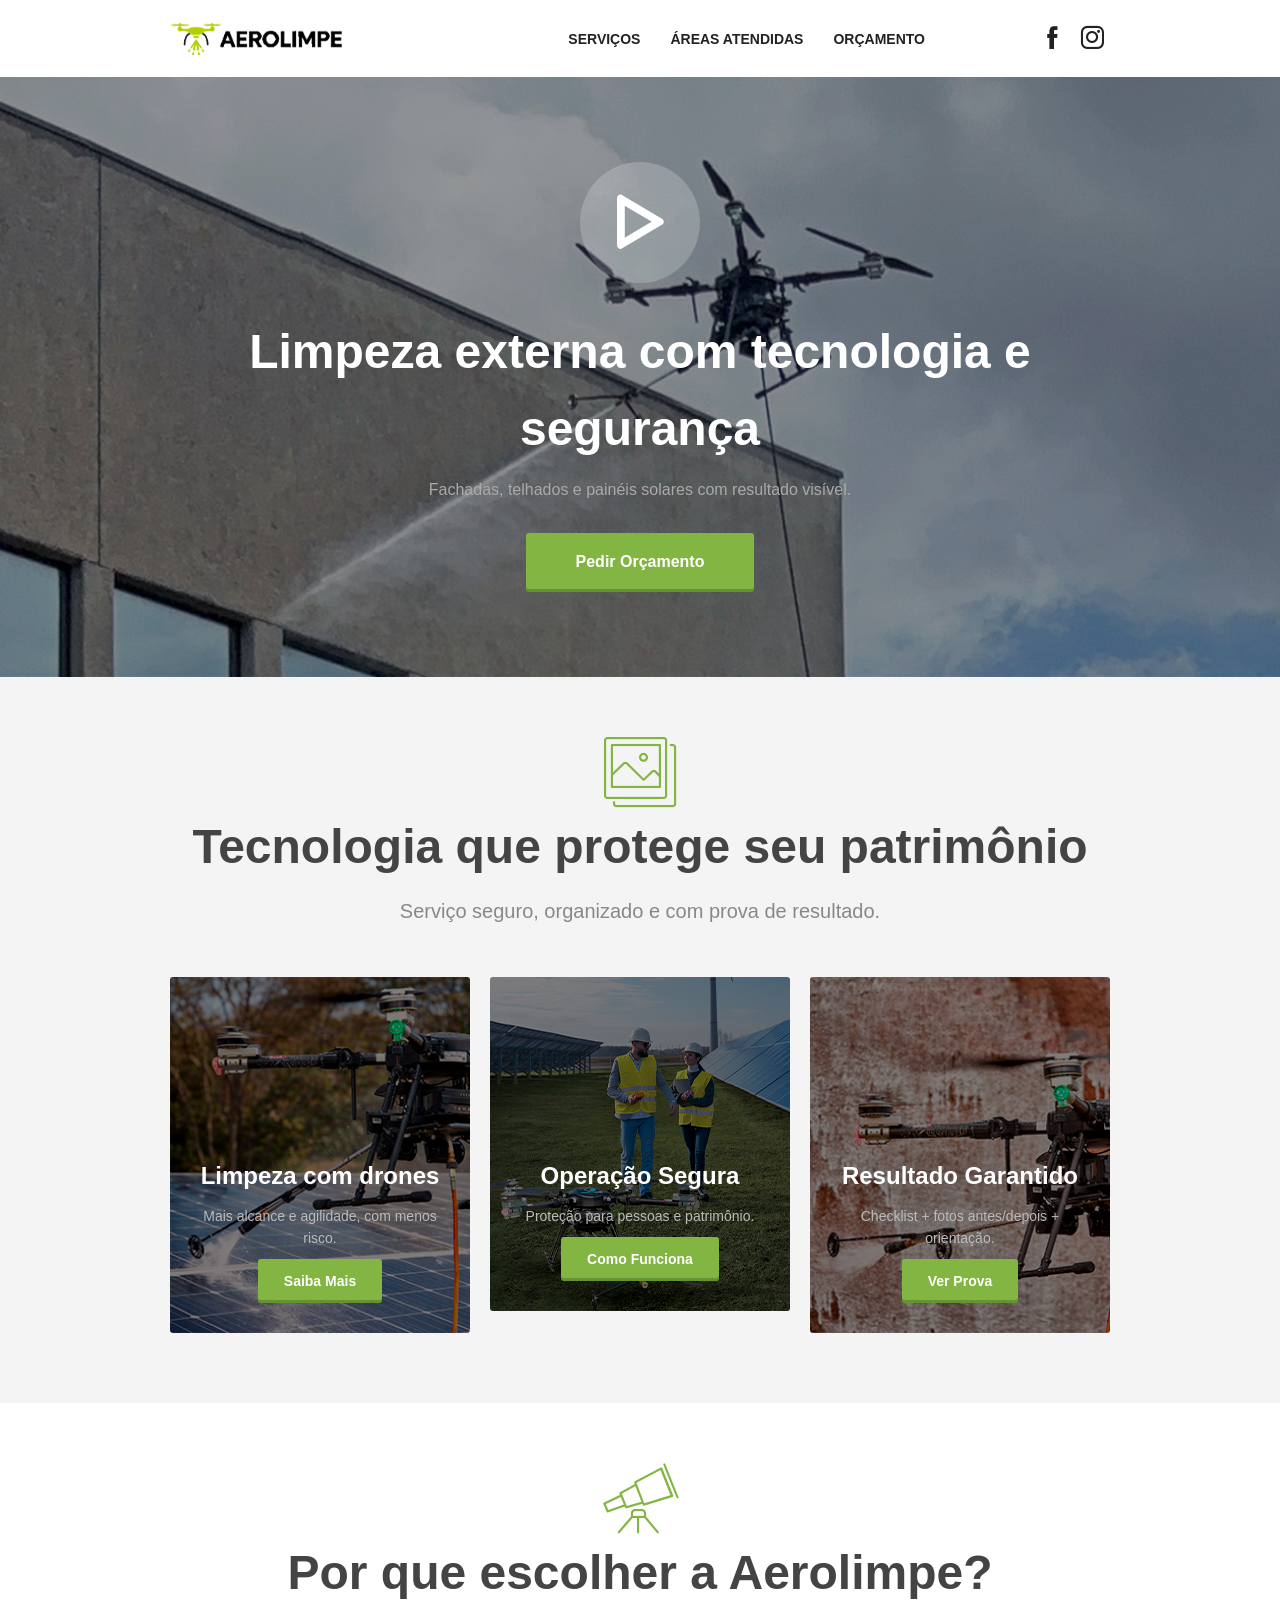
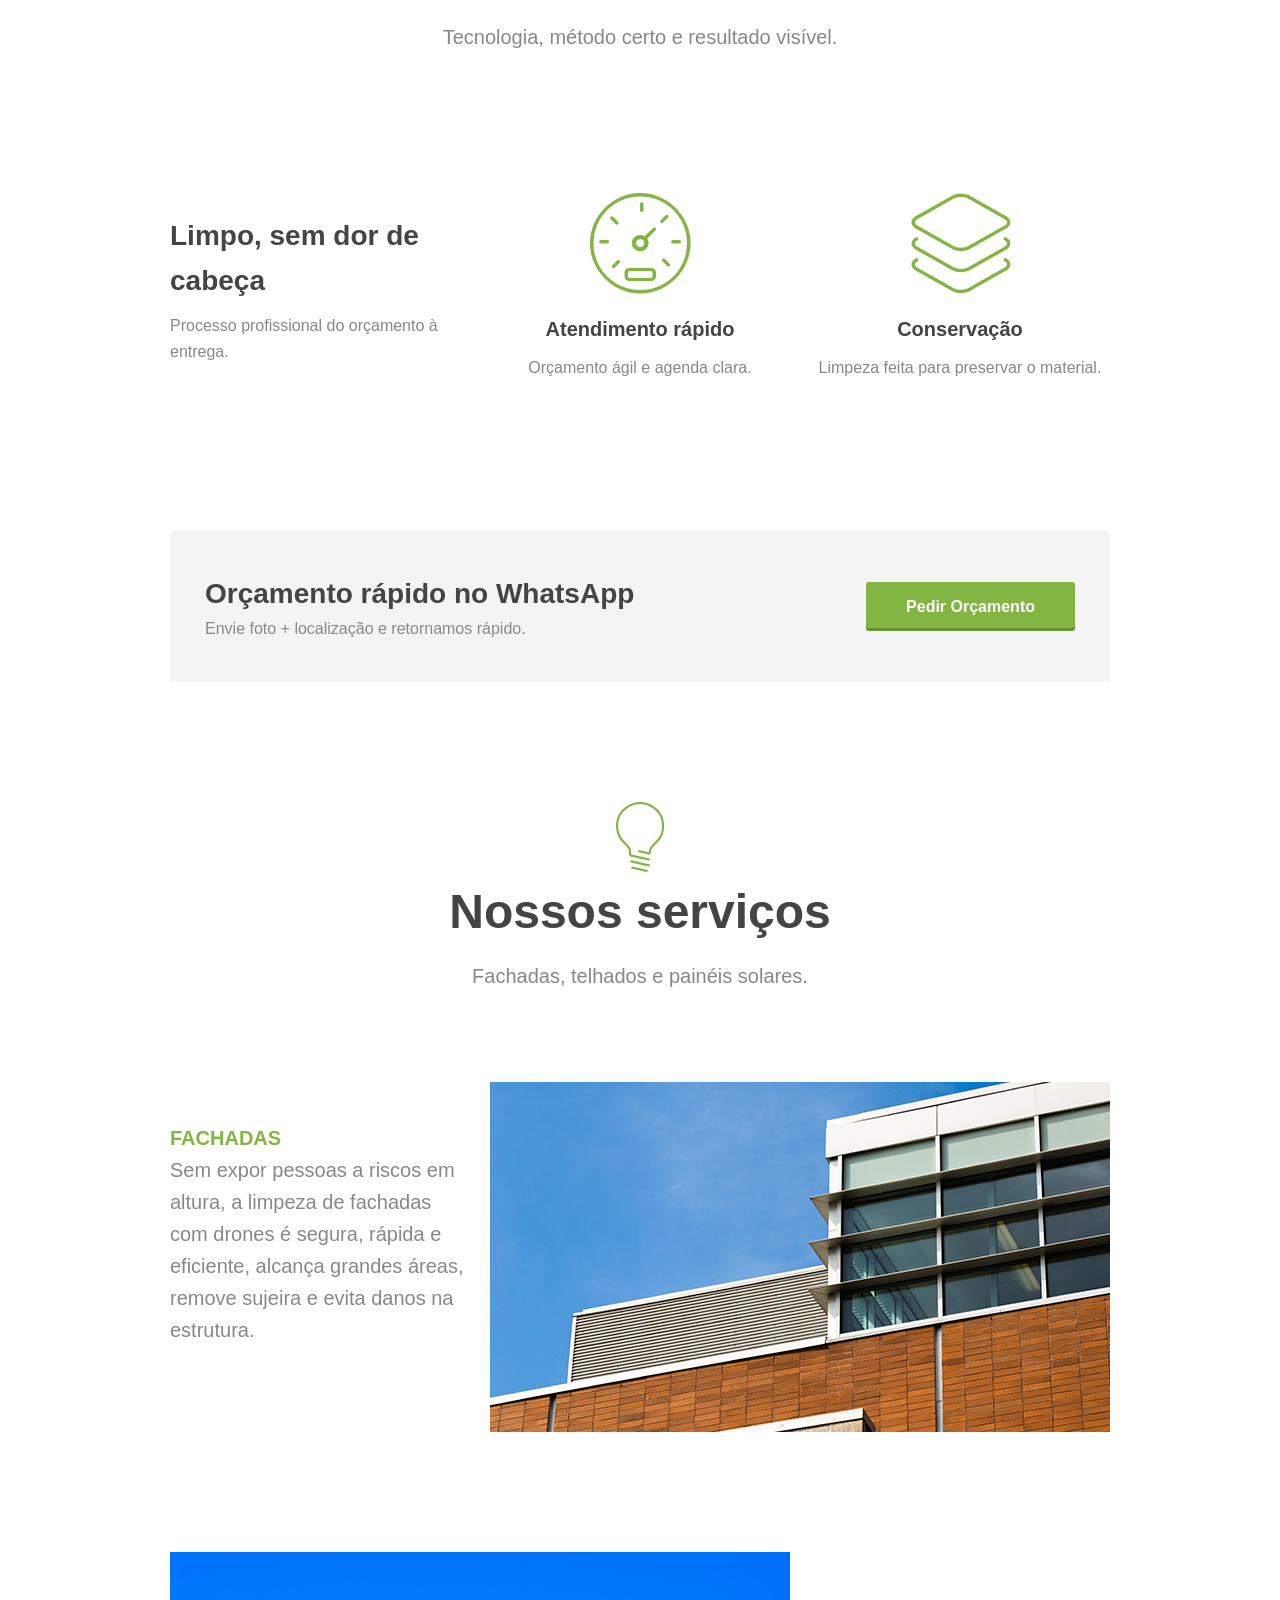
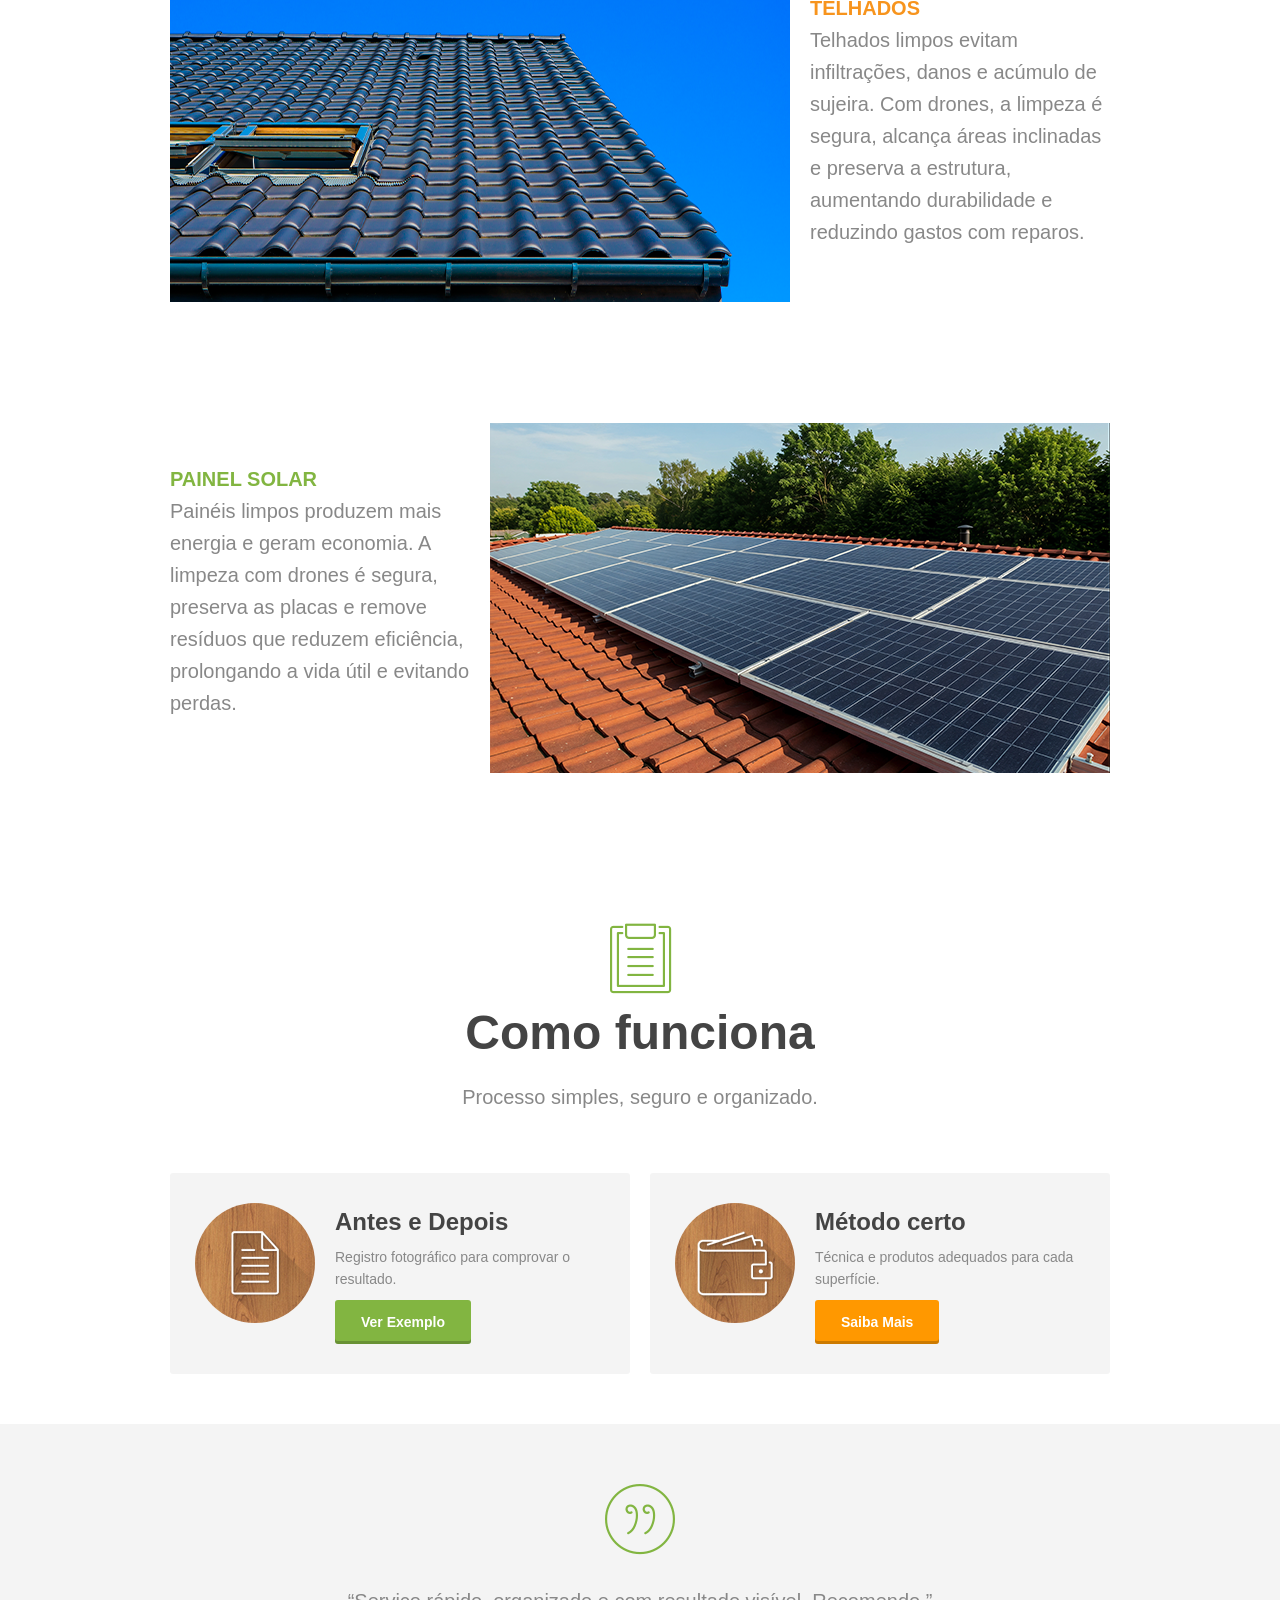
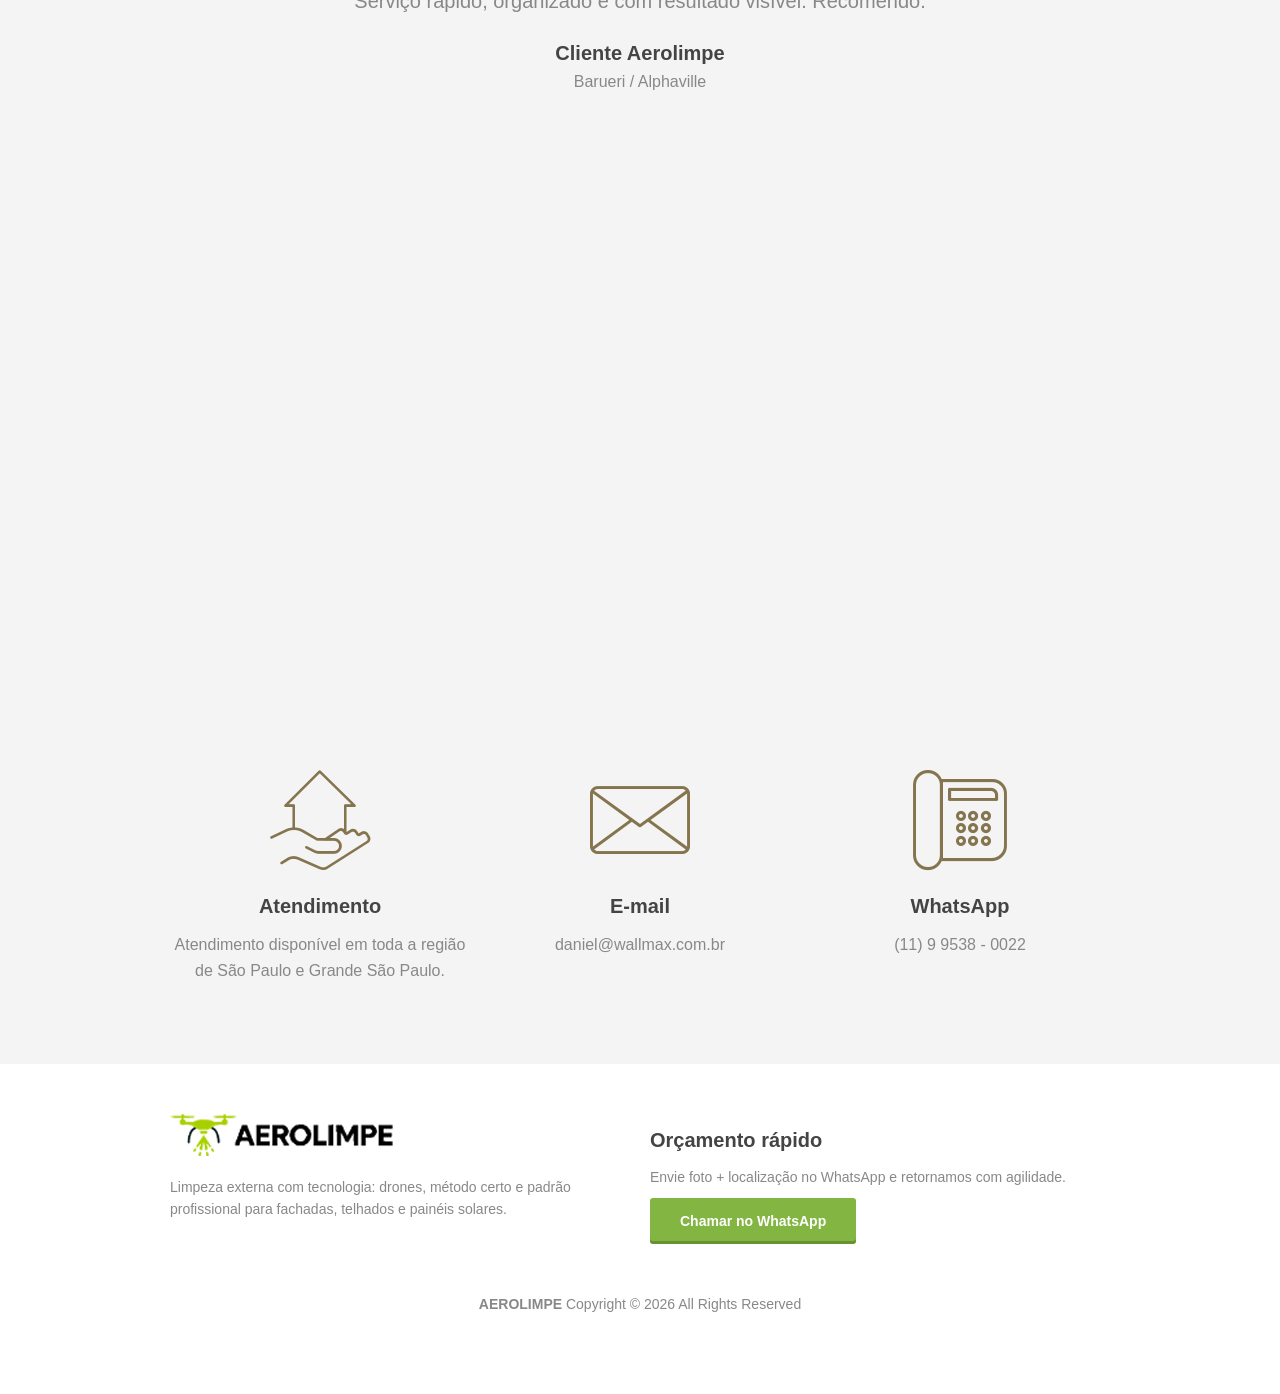
==== commit bcea2738: "animations-final" ====
--- a/index_4.html
+++ b/index_4.html
@@ -157,7 +157,7 @@
 						<h4 class="pix-white">
 							<span class="pix_edit_text"><strong>Resultado Garantido</strong></span>
 						</h4>
-						
+
 						<p class="pix-slight-white text-center pix-margin-bottom-10">
 							<span class="pix_edit_text">Checklist + fotos antes/depois + orientação.</span>
 						</p>
@@ -336,11 +336,12 @@
 						<h5 class="pix-green pix-no-margin-bottom">
 							<span class="pix_edit_text"><strong>PAINEL SOLAR</strong></span>
 						</h5>
-						
+
 						<p class="pix-black-gray-light big-text-20 pix-margin-bottom-20">
 							<span class="pix_edit_text">
 								Painéis limpos produzem mais energia e geram economia.
-								A limpeza com drones é segura, preserva as placas e remove resíduos que reduzem eficiência,
+								A limpeza com drones é segura, preserva as placas e remove resíduos que reduzem
+								eficiência,
 								prolongando a vida útil e evitando perdas.
 						</p>
 					</div>
@@ -454,6 +455,19 @@
 		</div>
 	</div>
 
+	<div class="pix_section gray-bg pix-padding">
+		<div class="container">
+			<div class="row">
+				<div class="col-md-12 col-xs-12">
+					<div class="pix-content text-center">
+						<iframe src="https://widgets.sociablekit.com/instagram-feed/iframe/25658841" frameborder="0"
+							width="100%" height="400px"></iframe>
+					</div>
+				</div>
+			</div>
+		</div>
+	</div>
+
 
 	<div class="pix_section gray-bg pix-padding">
 		<div class="container">
